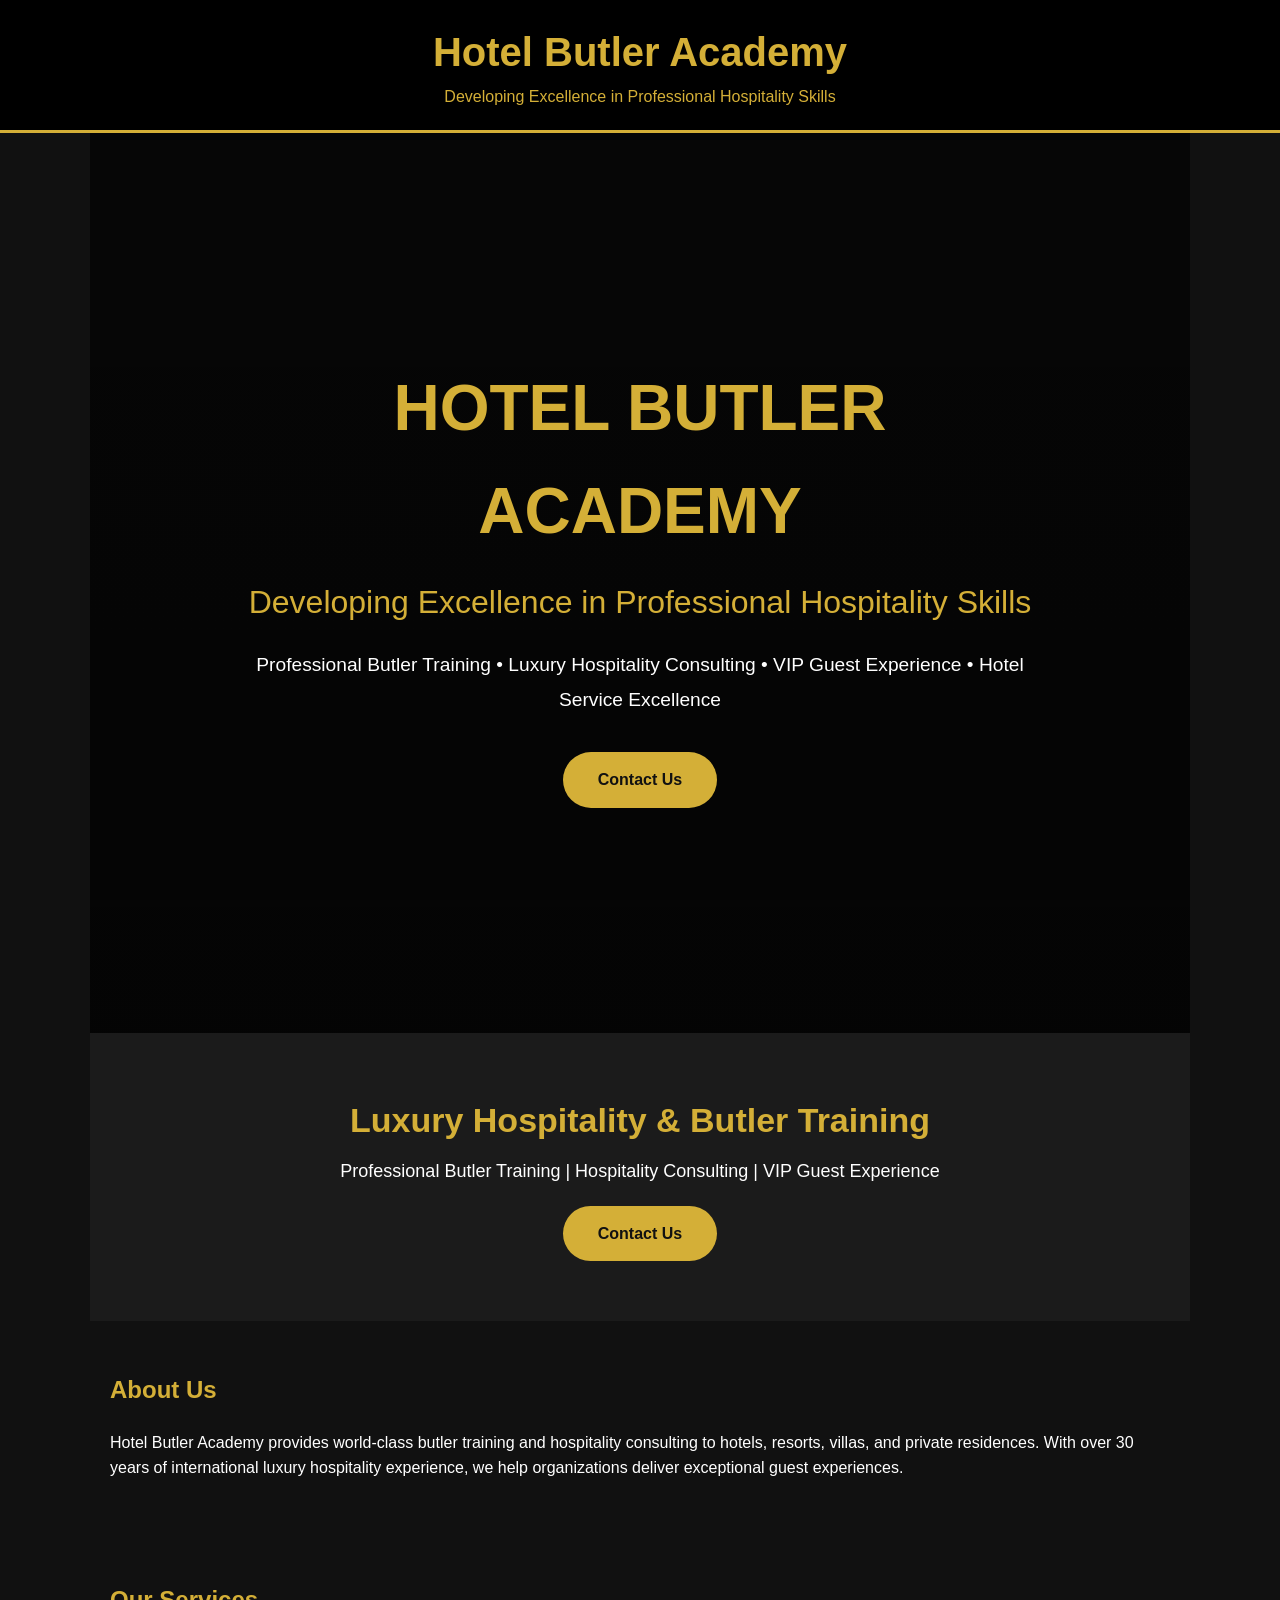
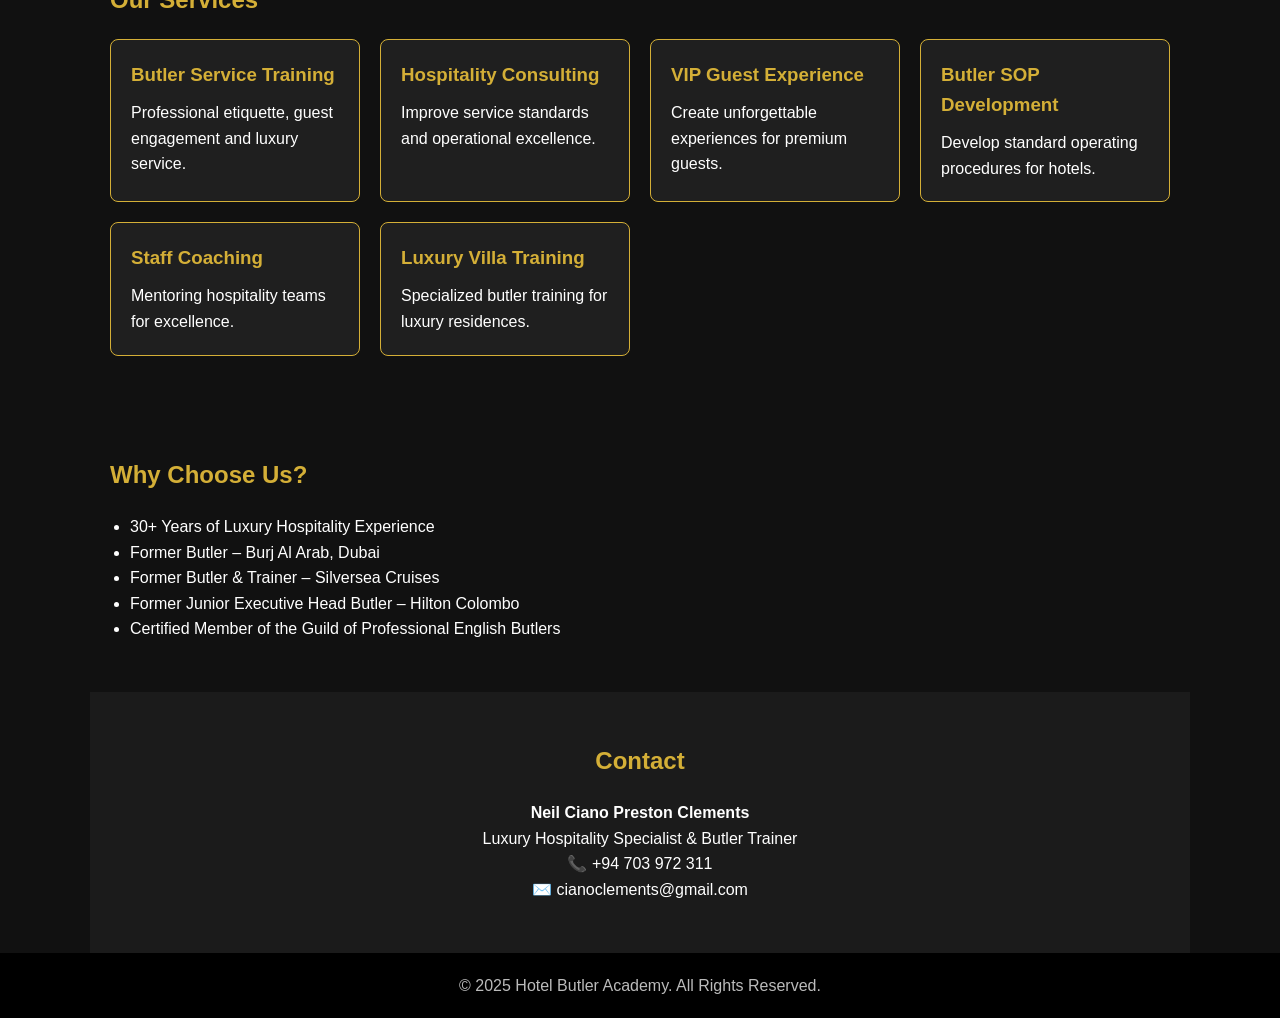
==== butler.html @ 17f73605 "Update butler.html" ====
<!DOCTYPE html>
<html lang="en">
<head>
<meta charset="UTF-8">
<meta name="viewport" content="width=device-width, initial-scale=1.0">
<title>Hotel Butler Academy</title>

<style>
*{
    margin:0;
    padding:0;
    box-sizing:border-box;
    font-family:Arial, sans-serif;
}

body{
    background:#111;
    color:#fff;
    line-height:1.6;
}

header{
    background:#000;
    color:#d4af37;
    padding:20px;
    text-align:center;
    border-bottom:3px solid #d4af37;
}

header h1{
    font-size:40px;
}

.hero{
    background:#1b1b1b;
    text-align:center;
    padding:60px 20px;
}

.hero h2{
    color:#d4af37;
    font-size:34px;
    margin-bottom:10px;
}

.hero p{
    font-size:18px;
    margin-bottom:20px;
}

.btn{
    background:#d4af37;
    color:#000;
    padding:12px 25px;
    text-decoration:none;
    font-weight:bold;
    border-radius:5px;
}

section{
    max-width:1100px;
    margin:auto;
    padding:50px 20px;
}

h2{
    color:#d4af37;
    margin-bottom:20px;
}

.services{
    display:grid;
    grid-template-columns:repeat(auto-fit,minmax(250px,1fr));
    gap:20px;
}

.card{
    background:#1f1f1f;
    padding:20px;
    border:1px solid #d4af37;
    border-radius:8px;
}

.card h3{
    color:#d4af37;
    margin-bottom:10px;
}

ul{
    padding-left:20px;
}

.contact{
    background:#1b1b1b;
    text-align:center;
}

footer{
    background:#000;
    text-align:center;
    padding:20px;
    color:#bbb;
}

 .banner{
    width:100%;
    min-height:100vh;
    background:linear-gradient(rgba(0,0,0,.65),rgba(0,0,0,.75)),
    url("images/banner.jpg") center/cover no-repeat;
    display:flex;
    align-items:center;
    justify-content:center;
    text-align:center;
    color:#fff;
    padding:20px;
}

.banner-content{
    max-width:800px;
}

.banner h1{
    color:#D4AF37;
    font-size:clamp(2.2rem,5vw,4.5rem);
    margin-bottom:15px;
    text-transform:uppercase;
}

.banner h2{
    font-size:clamp(1.2rem,3vw,2rem);
    font-weight:400;
    margin-bottom:20px;
}

.banner p{
    font-size:clamp(1rem,2vw,1.2rem);
    line-height:1.8;
    margin-bottom:35px;
}

.btn{
    display:inline-block;
    background:#D4AF37;
    color:#111;
    padding:15px 35px;
    text-decoration:none;
    font-weight:bold;
    border-radius:40px;
    transition:.3s;
}

.btn:hover{
    background:#fff;
    color:#000;
}

/* Mobile */
@media(max-width:768px){

.banner{
    min-height:75vh;
}

.banner p{
    display:none;
}

.btn{
    padding:12px 28px;
}

}   
</style>

</head>
<body>

<header>
<h1>Hotel Butler Academy</h1>
<p>Developing Excellence in Professional Hospitality Skills</p>
</header><section class="banner">

<div class="banner-content">

<h1>Hotel Butler Academy</h1>

<h2>Developing Excellence in Professional Hospitality Skills</h2>

<p>
Professional Butler Training • Luxury Hospitality Consulting •
VIP Guest Experience • Hotel Service Excellence
</p>

<a href="#contact" class="btn">Contact Us</a>

</div>

</section>

    

<section class="hero">
<h2>Luxury Hospitality & Butler Training</h2>
<p>Professional Butler Training | Hospitality Consulting | VIP Guest Experience</p>

<a href="#contact" class="btn">Contact Us</a>
</section>

<section>
<h2>About Us</h2>

<p>
Hotel Butler Academy provides world-class butler training and hospitality consulting
to hotels, resorts, villas, and private residences.
With over 30 years of international luxury hospitality experience,
we help organizations deliver exceptional guest experiences.
</p>

</section>

<section>

<h2>Our Services</h2>

<div class="services">

<div class="card">
<h3>Butler Service Training</h3>
<p>Professional etiquette, guest engagement and luxury service.</p>
</div>

<div class="card">
<h3>Hospitality Consulting</h3>
<p>Improve service standards and operational excellence.</p>
</div>

<div class="card">
<h3>VIP Guest Experience</h3>
<p>Create unforgettable experiences for premium guests.</p>
</div>

<div class="card">
<h3>Butler SOP Development</h3>
<p>Develop standard operating procedures for hotels.</p>
</div>

<div class="card">
<h3>Staff Coaching</h3>
<p>Mentoring hospitality teams for excellence.</p>
</div>

<div class="card">
<h3>Luxury Villa Training</h3>
<p>Specialized butler training for luxury residences.</p>
</div>

</div>

</section>

<section>

<h2>Why Choose Us?</h2>

<ul>
<li>30+ Years of Luxury Hospitality Experience</li>
<li>Former Butler – Burj Al Arab, Dubai</li>
<li>Former Butler & Trainer – Silversea Cruises</li>
<li>Former Junior Executive Head Butler – Hilton Colombo</li>
<li>Certified Member of the Guild of Professional English Butlers</li>
</ul>

</section>

<section class="contact" id="contact">

<h2>Contact</h2>

<p><strong>Neil Ciano Preston Clements</strong></p>

<p>Luxury Hospitality Specialist & Butler Trainer</p>

<p>📞 +94 703 972 311</p>

<p>✉️ cianoclements@gmail.com</p>

</section>

<footer>

<p>© 2025 Hotel Butler Academy. All Rights Reserved.</p>

</footer>

</body>
</html>
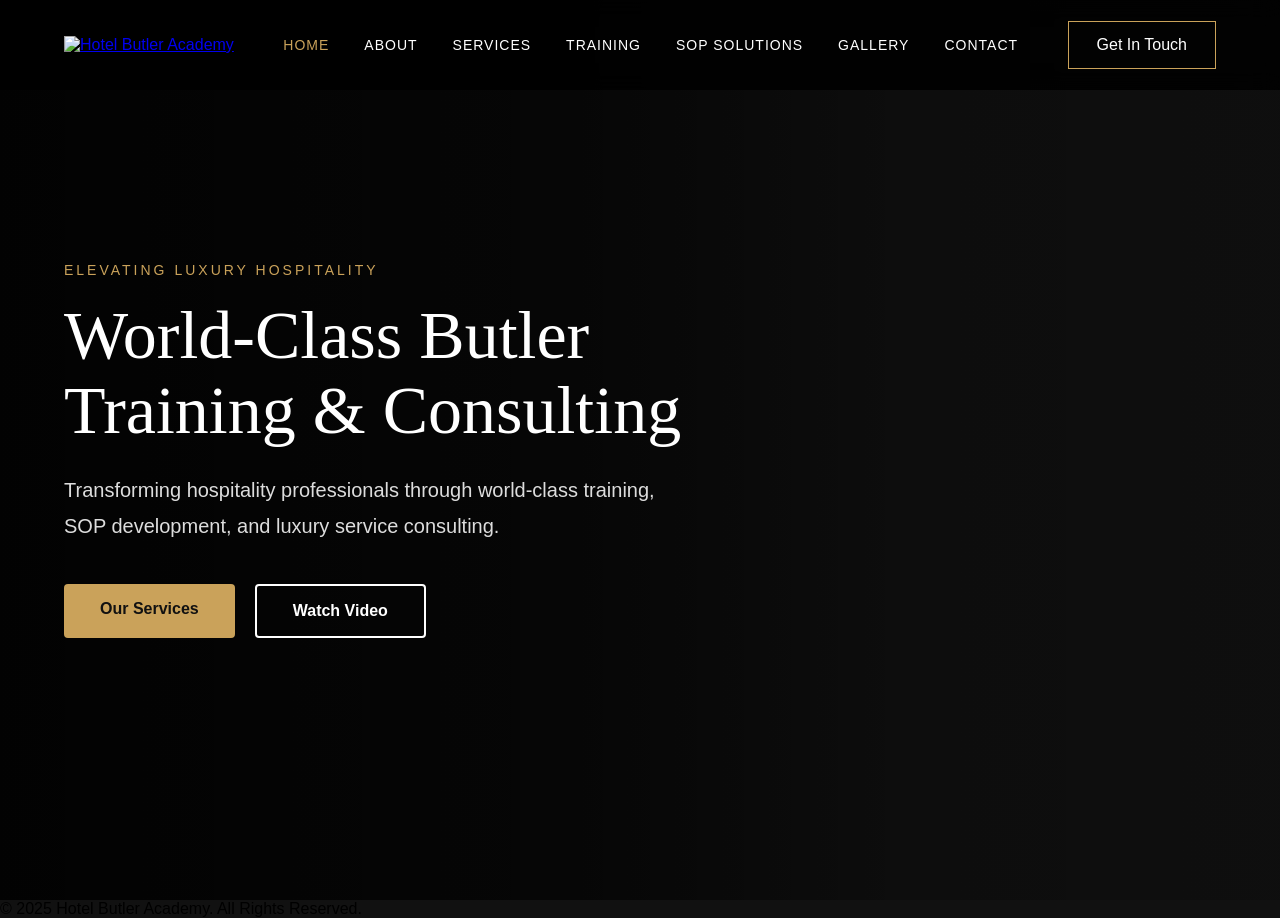
==== commit c5d247f3: "Revamp Hotel Butler Academy webpage layout and styles Updated the layout and styling of the Hotel Bu" ====
--- a/butler.html
+++ b/butler.html
@@ -10,280 +10,392 @@
     margin:0;
     padding:0;
     box-sizing:border-box;
-    font-family:Arial, sans-serif;
 }
 
 body{
+    font-family:Arial,Helvetica,sans-serif;
     background:#111;
-    color:#fff;
-    line-height:1.6;
-}
-
-header{
-    background:#000;
-    color:#d4af37;
-    padding:20px;
-    text-align:center;
-    border-bottom:3px solid #d4af37;
-}
-
-header h1{
-    font-size:40px;
-}
-
-.hero{
-    background:#1b1b1b;
-    text-align:center;
-    padding:60px 20px;
-}
-
-.hero h2{
-    color:#d4af37;
-    font-size:34px;
-    margin-bottom:10px;
-}
-
-.hero p{
-    font-size:18px;
-    margin-bottom:20px;
-}
-
-.btn{
-    background:#d4af37;
-    color:#000;
-    padding:12px 25px;
-    text-decoration:none;
-    font-weight:bold;
-    border-radius:5px;
-}
-
-section{
-    max-width:1100px;
-    margin:auto;
-    padding:50px 20px;
-}
-
-h2{
-    color:#d4af37;
-    margin-bottom:20px;
-}
-
-.services{
-    display:grid;
-    grid-template-columns:repeat(auto-fit,minmax(250px,1fr));
-    gap:20px;
-}
-
-.card{
-    background:#1f1f1f;
-    padding:20px;
-    border:1px solid #d4af37;
-    border-radius:8px;
-}
-
-.card h3{
-    color:#d4af37;
-    margin-bottom:10px;
-}
-
-ul{
-    padding-left:20px;
-}
-
-.contact{
-    background:#1b1b1b;
-    text-align:center;
-}
-
-footer{
-    background:#000;
-    text-align:center;
-    padding:20px;
-    color:#bbb;
-}
-
- .banner{
-    width:100%;
+}
+
+.hero-banner{
+    position:relative;
     min-height:100vh;
-    background:linear-gradient(rgba(0,0,0,.65),rgba(0,0,0,.75)),
-    url("images/banner.jpg") center/cover no-repeat;
     display:flex;
     align-items:center;
+    background:url('images/butler_banner.png') center center/cover no-repeat;
+    overflow:hidden;
+}
+
+.overlay{
+    position:absolute;
+    inset:0;
+    background:
+    linear-gradient(to right,
+    rgba(0,0,0,.88) 0%,
+    rgba(0,0,0,.65) 45%,
+    rgba(0,0,0,.25) 70%,
+    rgba(0,0,0,.15) 100%);
+}
+
+.container{
+    width:90%;
+    max-width:1200px;
+    margin:auto;
+    position:relative;
+    z-index:2;
+}
+
+.hero-content{
+    max-width:620px;
+    color:#fff;
+}
+
+.subtitle{
+    color:#caa25a;
+    font-size:14px;
+    letter-spacing:3px;
+    text-transform:uppercase;
+    display:block;
+    margin-bottom:20px;
+}
+
+.hero-content h1{
+    font-size:68px;
+    line-height:1.1;
+    font-weight:300;
+    margin-bottom:25px;
+    font-family:Georgia,serif;
+}
+
+.hero-content p{
+    color:#ddd;
+    font-size:20px;
+    line-height:1.8;
+    margin-bottom:40px;
+}
+
+.hero-buttons{
+    display:flex;
+    gap:20px;
+    flex-wrap:wrap;
+}
+
+.btn{
+    padding:16px 36px;
+    text-decoration:none;
+    border-radius:4px;
+    font-weight:600;
+    transition:.35s;
+}
+
+.btn-primary{
+    background:#caa25a;
+    color:#111;
+}
+
+.btn-primary:hover{
+    background:#ddb66e;
+}
+
+.btn-outline{
+    border:2px solid #fff;
+    color:#fff;
+}
+
+.btn-outline:hover{
+    background:#fff;
+    color:#111;
+}
+
+/* Tablet */
+
+@media(max-width:991px){
+
+.hero-banner{
+    min-height:700px;
+}
+
+.hero-content h1{
+    font-size:52px;
+}
+
+.hero-content p{
+    font-size:18px;
+}
+
+}
+
+/* Mobile */
+
+@media(max-width:768px){
+
+.hero-banner{
+    min-height:650px;
+    text-align:center;
+}
+
+.overlay{
+    background:rgba(0,0,0,.65);
+}
+
+.hero-content{
+    margin:auto;
+}
+
+.hero-content h1{
+    font-size:38px;
+}
+
+.hero-content p{
+    font-size:16px;
+}
+
+.hero-buttons{
     justify-content:center;
+}
+
+.btn{
+    width:100%;
+    max-width:280px;
     text-align:center;
+}
+
+}
+
+/* Small phones */
+
+@media(max-width:480px){
+
+.hero-content h1{
+    font-size:32px;
+}
+
+.subtitle{
+    font-size:12px;
+}
+
+.hero-content p{
+    font-size:15px;
+}
+
+}
+*{
+    margin:0;
+    padding:0;
+    box-sizing:border-box;
+}
+
+body{
+    font-family:Arial,Helvetica,sans-serif;
+}
+
+.header{
+
+    position:fixed;
+    top:0;
+    left:0;
+    width:100%;
+    z-index:999;
+
+    background:rgba(0,0,0,.85);
+    backdrop-filter:blur(10px);
+
+}
+
+.container{
+
+    width:90%;
+    max-width:1200px;
+    margin:auto;
+
+    display:flex;
+    align-items:center;
+    justify-content:space-between;
+
+    height:90px;
+
+}
+
+.logo img{
+    height:55px;
+}
+
+.nav-links{
+
+    display:flex;
+    list-style:none;
+    gap:35px;
+
+}
+
+.nav-links a{
+
     color:#fff;
-    padding:20px;
-}
-
-.banner-content{
-    max-width:800px;
-}
-
-.banner h1{
-    color:#D4AF37;
-    font-size:clamp(2.2rem,5vw,4.5rem);
-    margin-bottom:15px;
+    text-decoration:none;
     text-transform:uppercase;
-}
-
-.banner h2{
-    font-size:clamp(1.2rem,3vw,2rem);
-    font-weight:400;
-    margin-bottom:20px;
-}
-
-.banner p{
-    font-size:clamp(1rem,2vw,1.2rem);
-    line-height:1.8;
-    margin-bottom:35px;
-}
-
-.btn{
-    display:inline-block;
-    background:#D4AF37;
-    color:#111;
-    padding:15px 35px;
+    font-size:14px;
+    letter-spacing:1px;
+    transition:.3s;
+
+}
+
+.nav-links a:hover,
+.nav-links .active{
+
+    color:#caa25a;
+
+}
+
+.btn-contact{
+
+    padding:14px 28px;
+    border:1px solid #caa25a;
+    color:#fff;
     text-decoration:none;
-    font-weight:bold;
-    border-radius:40px;
     transition:.3s;
-}
-
-.btn:hover{
-    background:#fff;
+
+}
+
+.btn-contact:hover{
+
+    background:#caa25a;
     color:#000;
+
+}
+
+.menu-toggle{
+
+    display:none;
+    color:#fff;
+    font-size:30px;
+    cursor:pointer;
+
+}
+
+/* Tablet */
+
+@media(max-width:992px){
+
+.nav-links{
+
+    gap:20px;
+
+}
+
+.btn-contact{
+
+    display:none;
+
+}
+
 }
 
 /* Mobile */
+
 @media(max-width:768px){
 
-.banner{
-    min-height:75vh;
-}
-
-.banner p{
-    display:none;
-}
-
-.btn{
-    padding:12px 28px;
-}
-
-}   
+.menu-toggle{
+
+    display:block;
+
+}
+
+.navbar{
+
+    position:absolute;
+    top:90px;
+    left:0;
+
+    width:100%;
+    background:#0f0f0f;
+
+    max-height:0;
+    overflow:hidden;
+
+    transition:.4s;
+
+}
+
+.navbar.active{
+
+    max-height:500px;
+
+}
+
+.nav-links{
+
+    flex-direction:column;
+    padding:25px;
+
+}
+
+.nav-links li{
+
+    margin:10px 0;
+
+}
+
+}
 </style>
 
 </head>
 <body>
 
-<header>
-<h1>Hotel Butler Academy</h1>
-<p>Developing Excellence in Professional Hospitality Skills</p>
-</header><section class="banner">
-
-<div class="banner-content">
-
-<h1>Hotel Butler Academy</h1>
-
-<h2>Developing Excellence in Professional Hospitality Skills</h2>
-
-<p>
-Professional Butler Training • Luxury Hospitality Consulting •
-VIP Guest Experience • Hotel Service Excellence
-</p>
-
-<a href="#contact" class="btn">Contact Us</a>
-
-</div>
-
-</section>
-
-    
-
-<section class="hero">
-<h2>Luxury Hospitality & Butler Training</h2>
-<p>Professional Butler Training | Hospitality Consulting | VIP Guest Experience</p>
-
-<a href="#contact" class="btn">Contact Us</a>
-</section>
-
-<section>
-<h2>About Us</h2>
-
-<p>
-Hotel Butler Academy provides world-class butler training and hospitality consulting
-to hotels, resorts, villas, and private residences.
-With over 30 years of international luxury hospitality experience,
-we help organizations deliver exceptional guest experiences.
-</p>
-
-</section>
-
-<section>
-
-<h2>Our Services</h2>
-
-<div class="services">
-
-<div class="card">
-<h3>Butler Service Training</h3>
-<p>Professional etiquette, guest engagement and luxury service.</p>
-</div>
-
-<div class="card">
-<h3>Hospitality Consulting</h3>
-<p>Improve service standards and operational excellence.</p>
-</div>
-
-<div class="card">
-<h3>VIP Guest Experience</h3>
-<p>Create unforgettable experiences for premium guests.</p>
-</div>
-
-<div class="card">
-<h3>Butler SOP Development</h3>
-<p>Develop standard operating procedures for hotels.</p>
-</div>
-
-<div class="card">
-<h3>Staff Coaching</h3>
-<p>Mentoring hospitality teams for excellence.</p>
-</div>
-
-<div class="card">
-<h3>Luxury Villa Training</h3>
-<p>Specialized butler training for luxury residences.</p>
-</div>
-
-</div>
-
-</section>
-
-<section>
-
-<h2>Why Choose Us?</h2>
-
-<ul>
-<li>30+ Years of Luxury Hospitality Experience</li>
-<li>Former Butler – Burj Al Arab, Dubai</li>
-<li>Former Butler & Trainer – Silversea Cruises</li>
-<li>Former Junior Executive Head Butler – Hilton Colombo</li>
-<li>Certified Member of the Guild of Professional English Butlers</li>
-</ul>
-
-</section>
-
-<section class="contact" id="contact">
-
-<h2>Contact</h2>
-
-<p><strong>Neil Ciano Preston Clements</strong></p>
-
-<p>Luxury Hospitality Specialist & Butler Trainer</p>
-
-<p>📞 +94 703 972 311</p>
-
-<p>✉️ cianoclements@gmail.com</p>
-
+<header class="header">
+
+    <div class="container">
+
+        <a href="#" class="logo">
+            <img src="images/logo.png" alt="Hotel Butler Academy">
+        </a>
+
+        <nav class="navbar" id="navbar">
+
+            <ul class="nav-links">
+                <li><a href="#" class="active">Home</a></li>
+                <li><a href="#">About</a></li>
+                <li><a href="#">Services</a></li>
+                <li><a href="#">Training</a></li>
+                <li><a href="#">SOP Solutions</a></li>
+                <li><a href="#">Gallery</a></li>
+                <li><a href="#">Contact</a></li>
+            </ul>
+
+        </nav>
+
+        <a href="#" class="btn-contact">Get In Touch</a>
+
+        <div class="menu-toggle" id="menu-toggle">
+            ☰
+        </div>
+
+    </div>
+
+</header>
+
+<section class="hero-banner">
+    <div class="overlay"></div>
+
+    <div class="container">
+        <div class="hero-content">
+            <span class="subtitle">ELEVATING LUXURY HOSPITALITY</span>
+
+            <h1>
+                World-Class Butler<br>
+                Training & Consulting
+            </h1>
+
+            <p>
+                Transforming hospitality professionals through world-class
+                training, SOP development, and luxury service consulting.
+            </p>
+
+            <div class="hero-buttons">
+                <a href="#" class="btn btn-primary">Our Services</a>
+                <a href="#" class="btn btn-outline">Watch Video</a>
+            </div>
+        </div>
+    </div>
 </section>
 
 <footer>
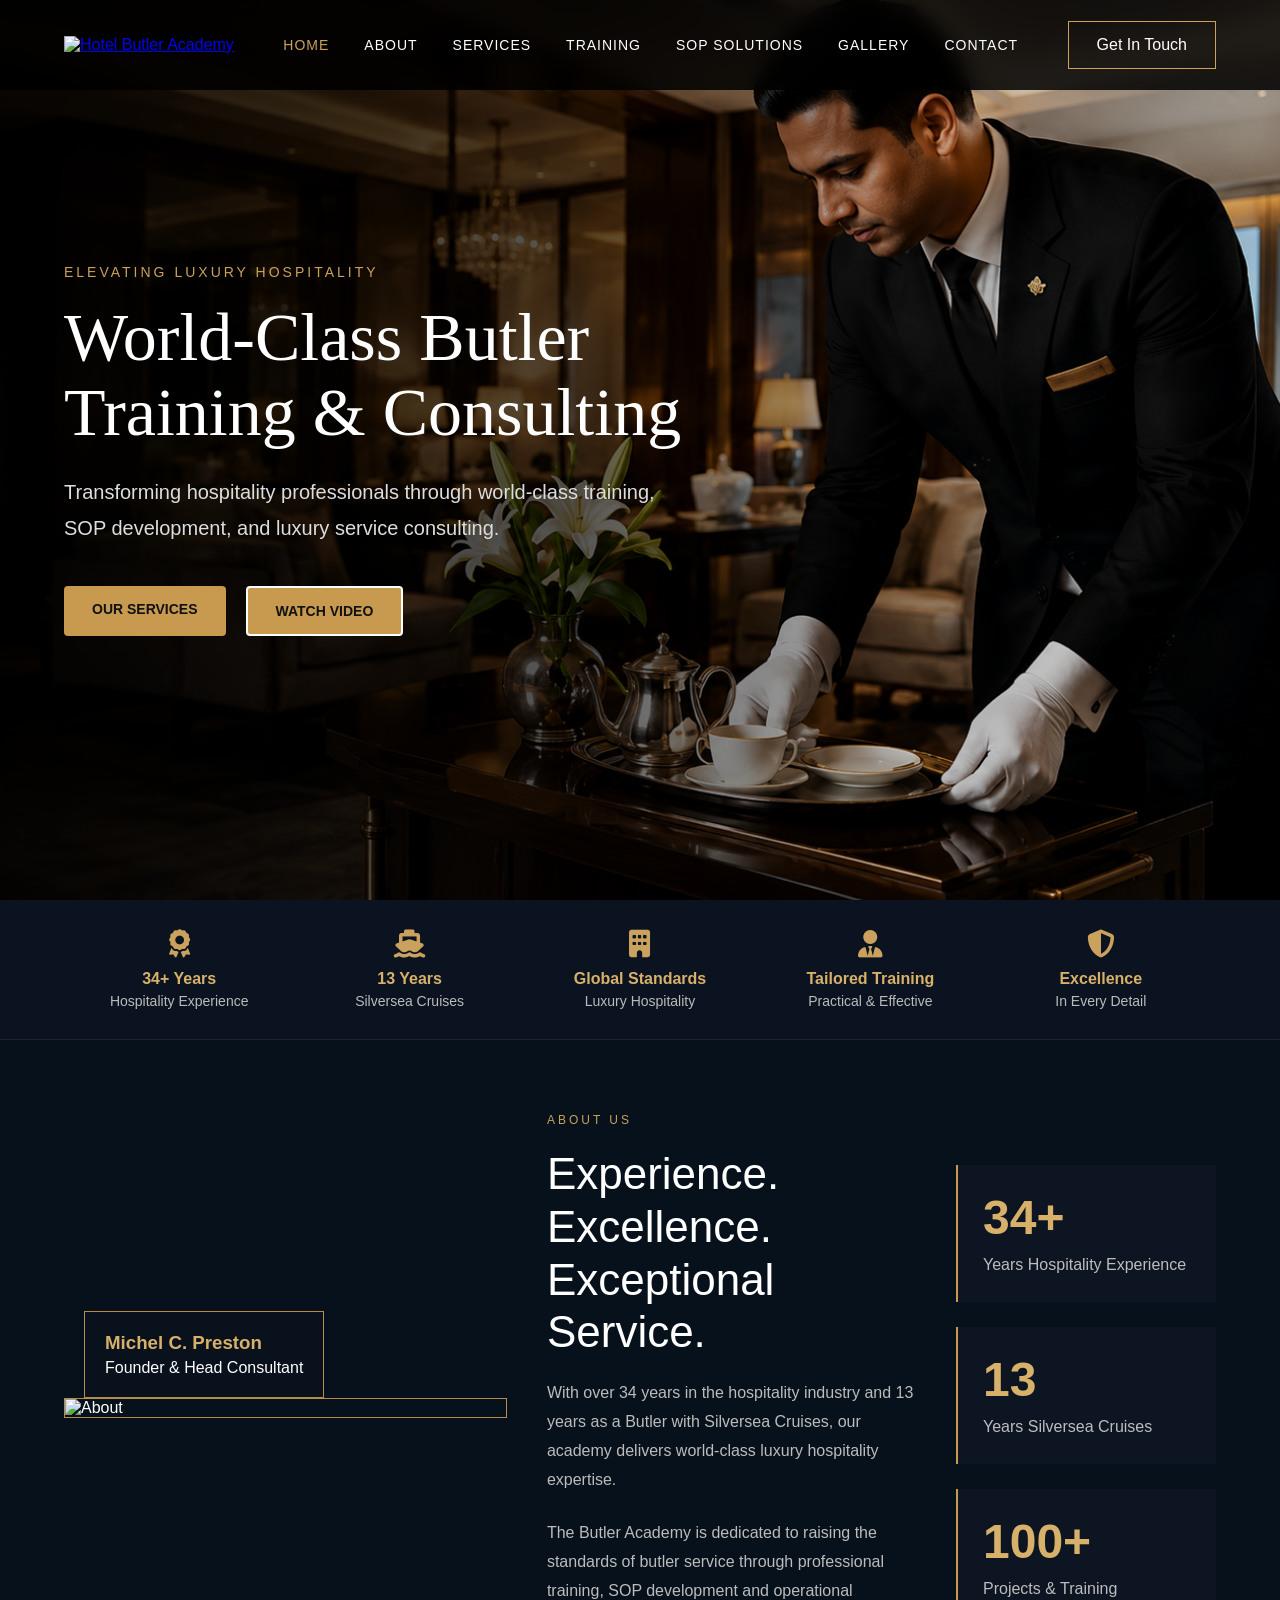
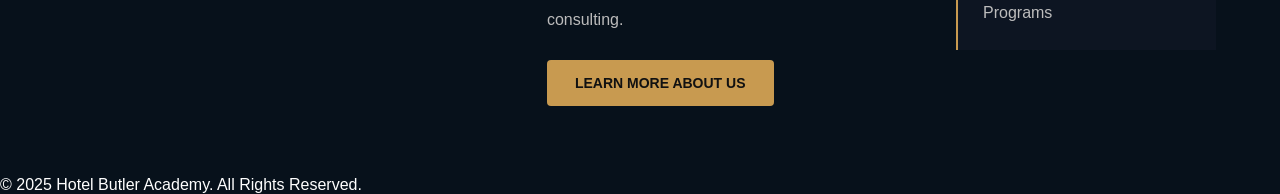
==== commit 25c4bdce: "Revamp butler.html with new styles and content The HTML structure has been updated with new styles a" ====
--- a/butler.html
+++ b/butler.html
@@ -336,8 +336,174 @@
 }
 
 }
+
+*{
+margin:0;
+padding:0;
+box-sizing:border-box;
+font-family:Arial,sans-serif;
+}
+
+body{
+background:#07111b;
+color:#fff;
+}
+
+.features{
+display:grid;
+grid-template-columns:repeat(5,1fr);
+background:#0b1320;
+padding:20px 5%;
+border-bottom:1px solid rgba(255,255,255,.08);
+}
+
+.feature{
+display:flex;
+flex-direction:column;
+align-items:center;
+text-align:center;
+padding:10px;
+}
+
+.feature i{
+font-size:28px;
+color:#caa15d;
+margin-bottom:12px;
+}
+
+.feature h4{
+color:#d7b06a;
+margin-bottom:5px;
+}
+
+.feature p{
+font-size:14px;
+color:#bbb;
+}
+
+.about{
+padding:70px 5%;
+}
+
+.about-grid{
+display:grid;
+grid-template-columns:1.2fr 1fr 260px;
+gap:40px;
+align-items:center;
+}
+
+.about-image{
+position:relative;
+}
+
+.about-image img{
+width:100%;
+display:block;
+border:1px solid #b48b47;
+}
+
+.founder{
+position:absolute;
+bottom:20px;
+left:20px;
+background:#08111c;
+padding:20px;
+border:1px solid #b48b47;
+}
+
+.founder h3{
+color:#d7b06a;
+margin-bottom:5px;
+}
+
+.small-title{
+letter-spacing:3px;
+font-size:12px;
+color:#caa15d;
+}
+
+.about-content h2{
+font-size:44px;
+font-weight:400;
+margin:20px 0;
+line-height:1.2;
+}
+
+.about-content p{
+color:#bcbcbc;
+line-height:1.8;
+margin-bottom:25px;
+}
+
+.btn{
+display:inline-block;
+padding:15px 28px;
+background:#c89a50;
+color:#111;
+text-decoration:none;
+font-weight:bold;
+text-transform:uppercase;
+font-size:14px;
+}
+
+.stats{
+display:flex;
+flex-direction:column;
+gap:25px;
+}
+
+.stat{
+padding:25px;
+border-left:2px solid #c89a50;
+background:#0d1522;
+}
+
+.stat h2{
+font-size:48px;
+color:#d7b06a;
+margin-bottom:8px;
+}
+
+.stat p{
+color:#bdbdbd;
+line-height:1.5;
+}
+
+@media(max-width:992px){
+
+.about-grid{
+grid-template-columns:1fr;
+}
+
+.features{
+grid-template-columns:repeat(2,1fr);
+}
+
+.stats{
+flex-direction:row;
+flex-wrap:wrap;
+}
+
+.stat{
+flex:1 1 200px;
+}
+
+}
+
+@media(max-width:600px){
+
+.features{
+grid-template-columns:1fr;
+}
+
+.about-content h2{
+font-size:34px;
+}
+
+}
 </style>
-
+<link rel="stylesheet"
+href="https://cdnjs.cloudflare.com/ajax/libs/font-awesome/6.5.2/css/all.min.css">
 </head>
 <body>
 
@@ -398,6 +564,127 @@
     </div>
 </section>
 
+<!-- Features -->
+<section class="features">
+
+    <div class="feature">
+        <i class="fa-solid fa-award"></i>
+        <h4>34+ Years</h4>
+        <p>Hospitality Experience</p>
+    </div>
+
+    <div class="feature">
+        <i class="fa-solid fa-ship"></i>
+        <h4>13 Years</h4>
+        <p>Silversea Cruises</p>
+    </div>
+
+    <div class="feature">
+        <i class="fa-solid fa-building"></i>
+        <h4>Global Standards</h4>
+        <p>Luxury Hospitality</p>
+    </div>
+
+    <div class="feature">
+        <i class="fa-solid fa-user-tie"></i>
+        <h4>Tailored Training</h4>
+        <p>Practical & Effective</p>
+    </div>
+
+    <div class="feature">
+        <i class="fa-solid fa-shield-halved"></i>
+        <h4>Excellence</h4>
+        <p>In Every Detail</p>
+    </div>
+
+</section>
+
+
+<section class="about">
+
+<div class="about-grid">
+
+<div class="about-image">
+
+<img src="images/about.jpg" alt="About">
+
+<div class="founder">
+
+<h3>Michel C. Preston</h3>
+
+<p>Founder & Head Consultant</p>
+
+</div>
+
+</div>
+
+
+<div class="about-content">
+
+<span class="small-title">ABOUT US</span>
+
+<h2>
+Experience. Excellence.<br>
+Exceptional Service.
+</h2>
+
+<p>
+
+With over 34 years in the hospitality industry and 13 years
+as a Butler with Silversea Cruises, our academy delivers
+world-class luxury hospitality expertise.
+
+</p>
+
+<p>
+
+The Butler Academy is dedicated to raising the standards
+of butler service through professional training,
+SOP development and operational consulting.
+
+</p>
+
+<a href="#" class="btn">
+Learn More About Us
+</a>
+
+</div>
+
+
+
+<div class="stats">
+
+<div class="stat">
+
+<h2>34+</h2>
+
+<p>Years Hospitality Experience</p>
+
+</div>
+
+<div class="stat">
+
+<h2>13</h2>
+
+<p>Years Silversea Cruises</p>
+
+</div>
+
+<div class="stat">
+
+<h2>100+</h2>
+
+<p>Projects & Training Programs</p>
+
+</div>
+
+</div>
+
+</div>
+
+</section>
+
+
 <footer>
 
 <p>© 2025 Hotel Butler Academy. All Rights Reserved.</p>
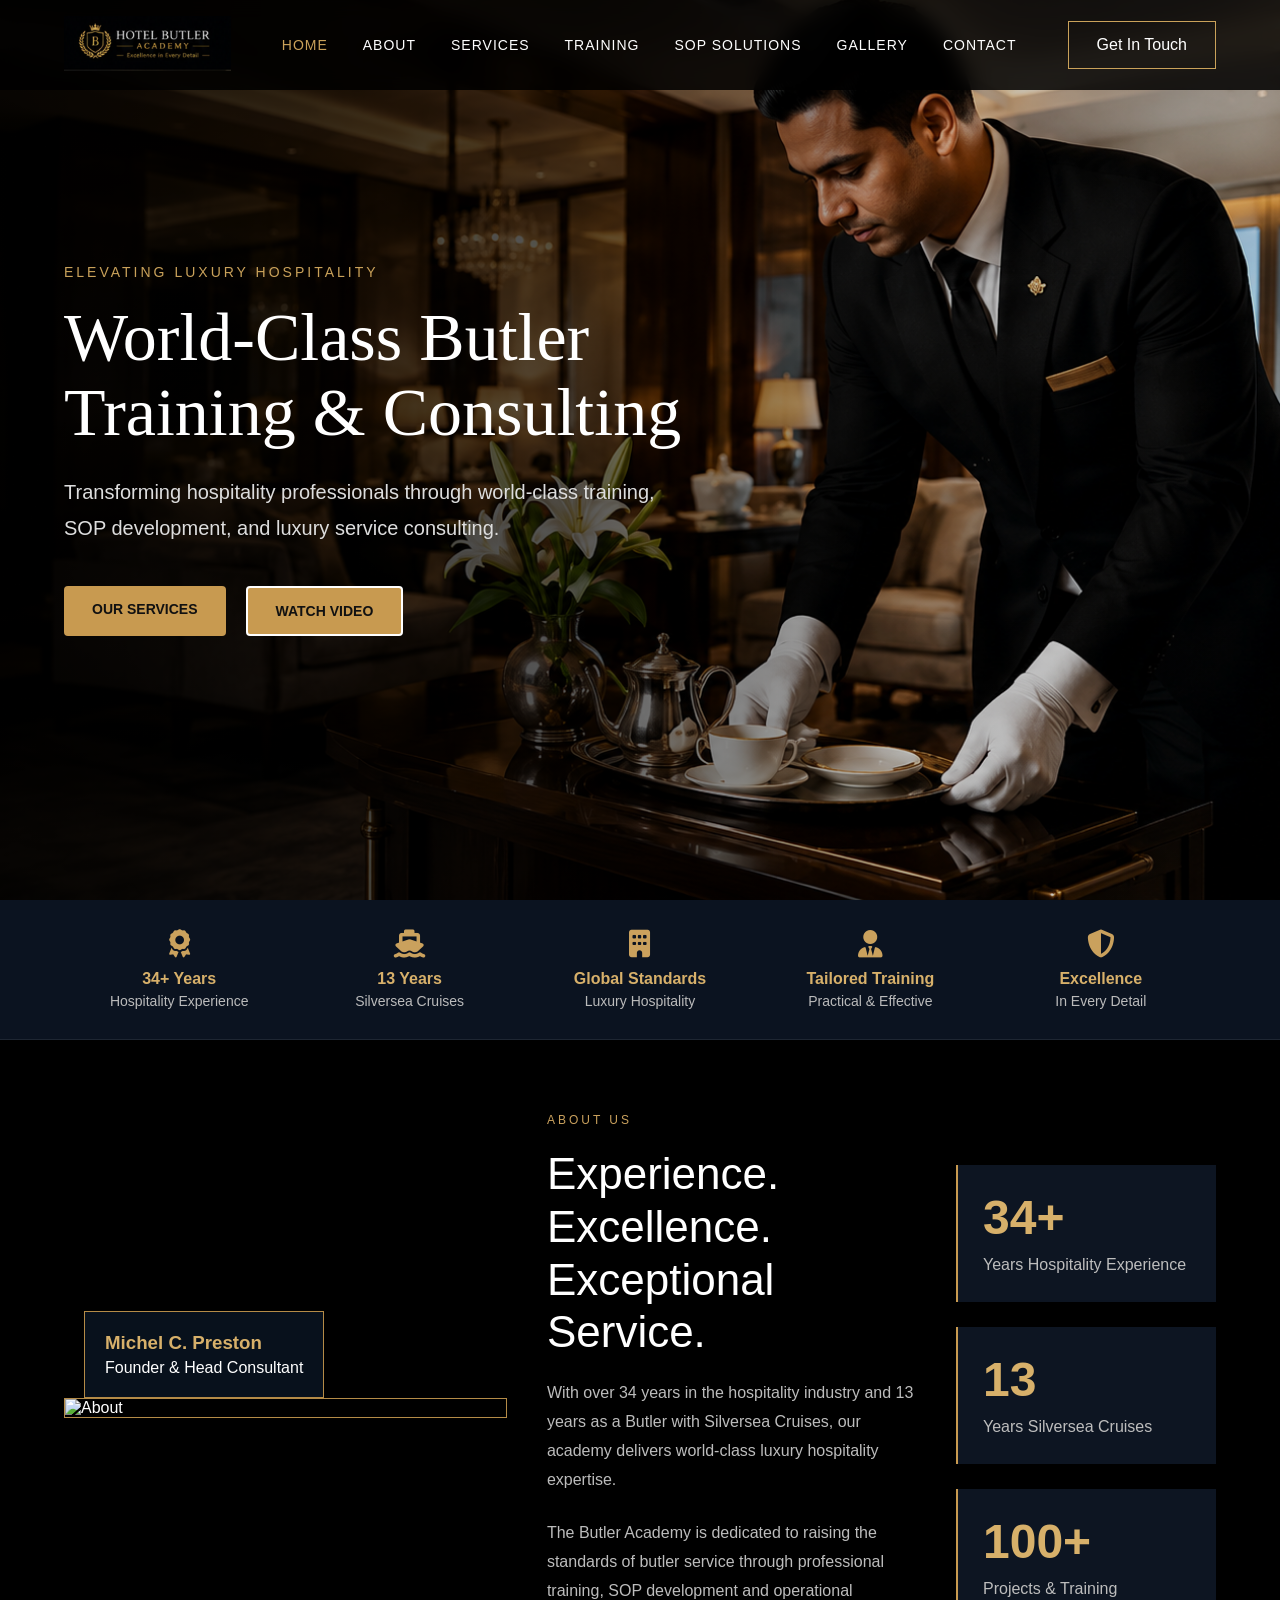
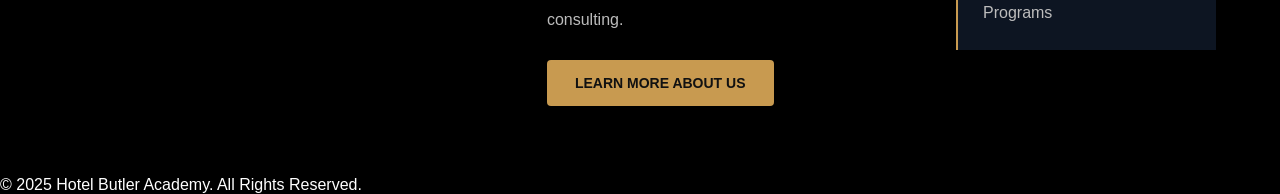
==== commit 94756027: "Refactor butler.html for improved structure and style" ====
--- a/butler.html
+++ b/butler.html
@@ -14,7 +14,8 @@
 
 body{
     font-family:Arial,Helvetica,sans-serif;
-    background:#111;
+	background:black;
+	color:#fff;
 }
 
 .hero-banner{
@@ -344,11 +345,6 @@
 font-family:Arial,sans-serif;
 }
 
-body{
-background:#07111b;
-color:#fff;
-}
-
 .features{
 display:grid;
 grid-template-columns:repeat(5,1fr);
@@ -606,7 +602,7 @@
 
 <div class="about-image">
 
-<img src="images/about.jpg" alt="About">
+<img src="images/about.png" alt="About">
 
 <div class="founder">
 
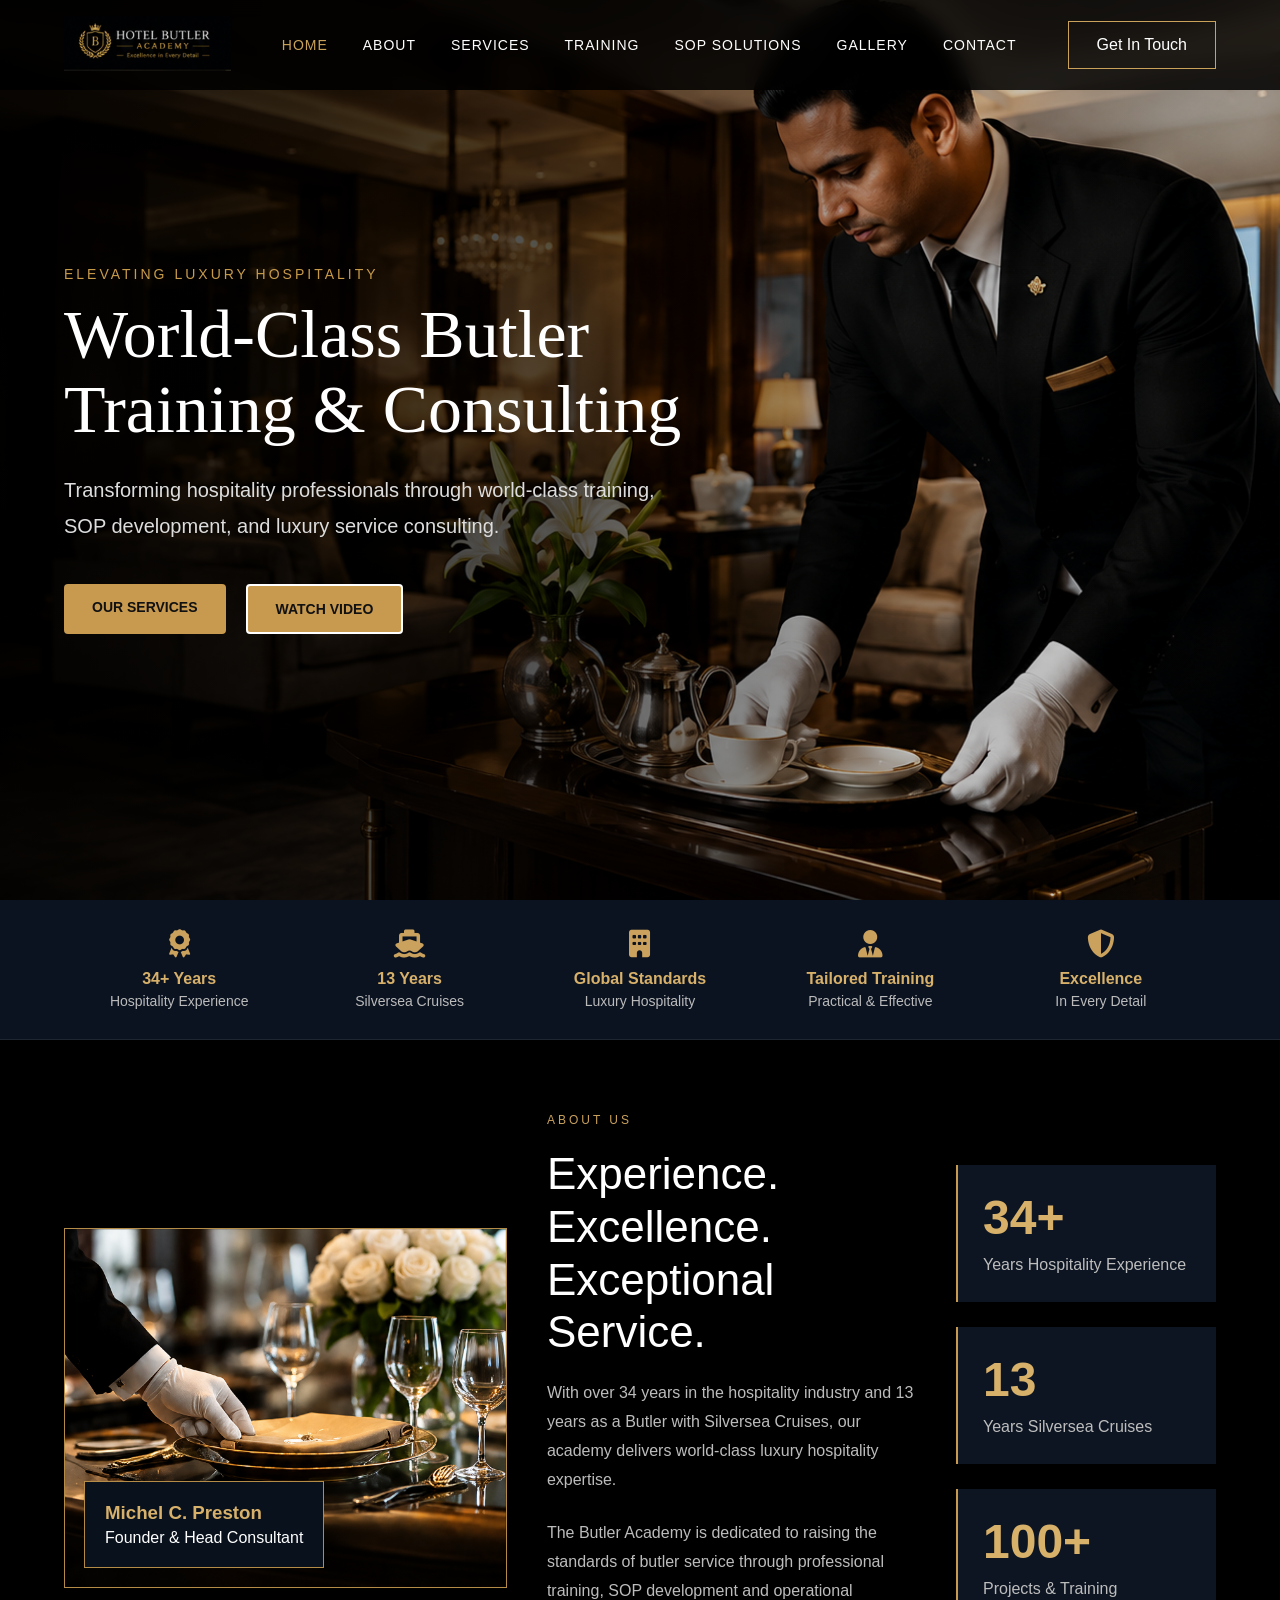
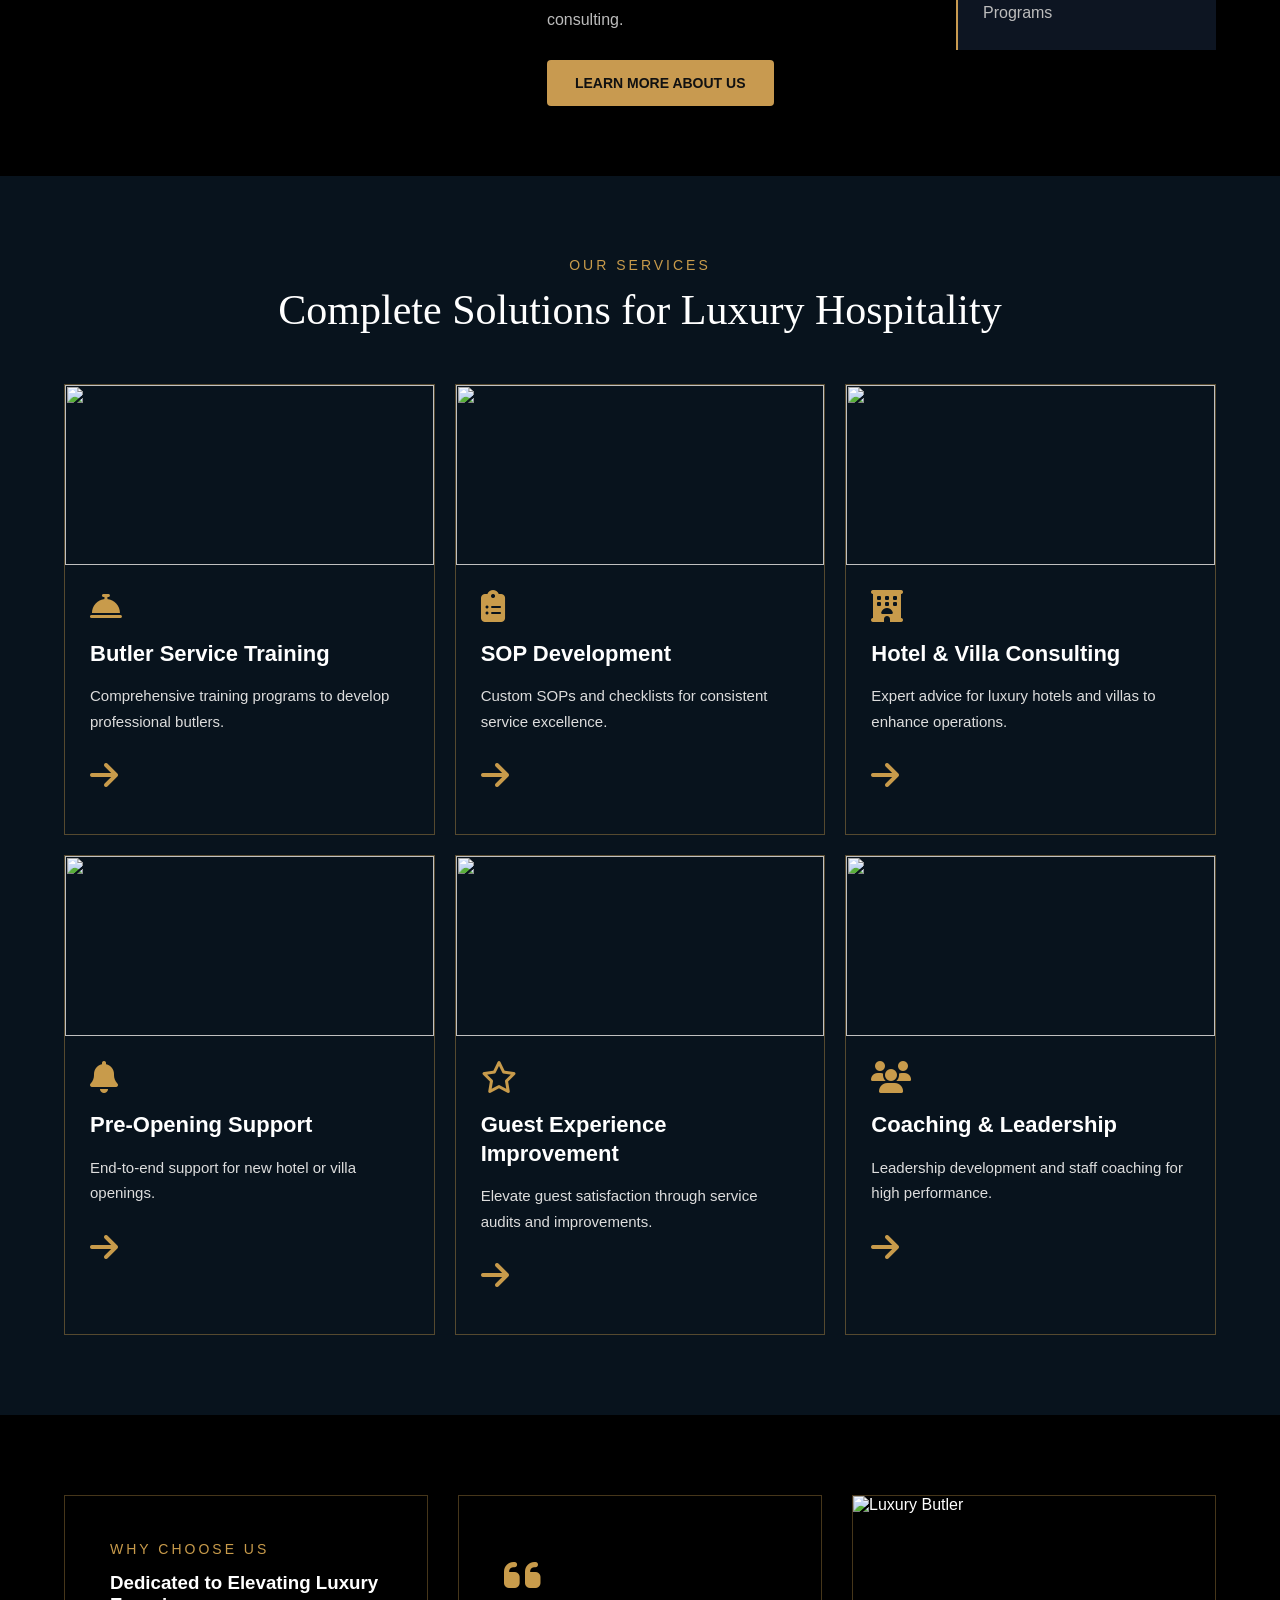
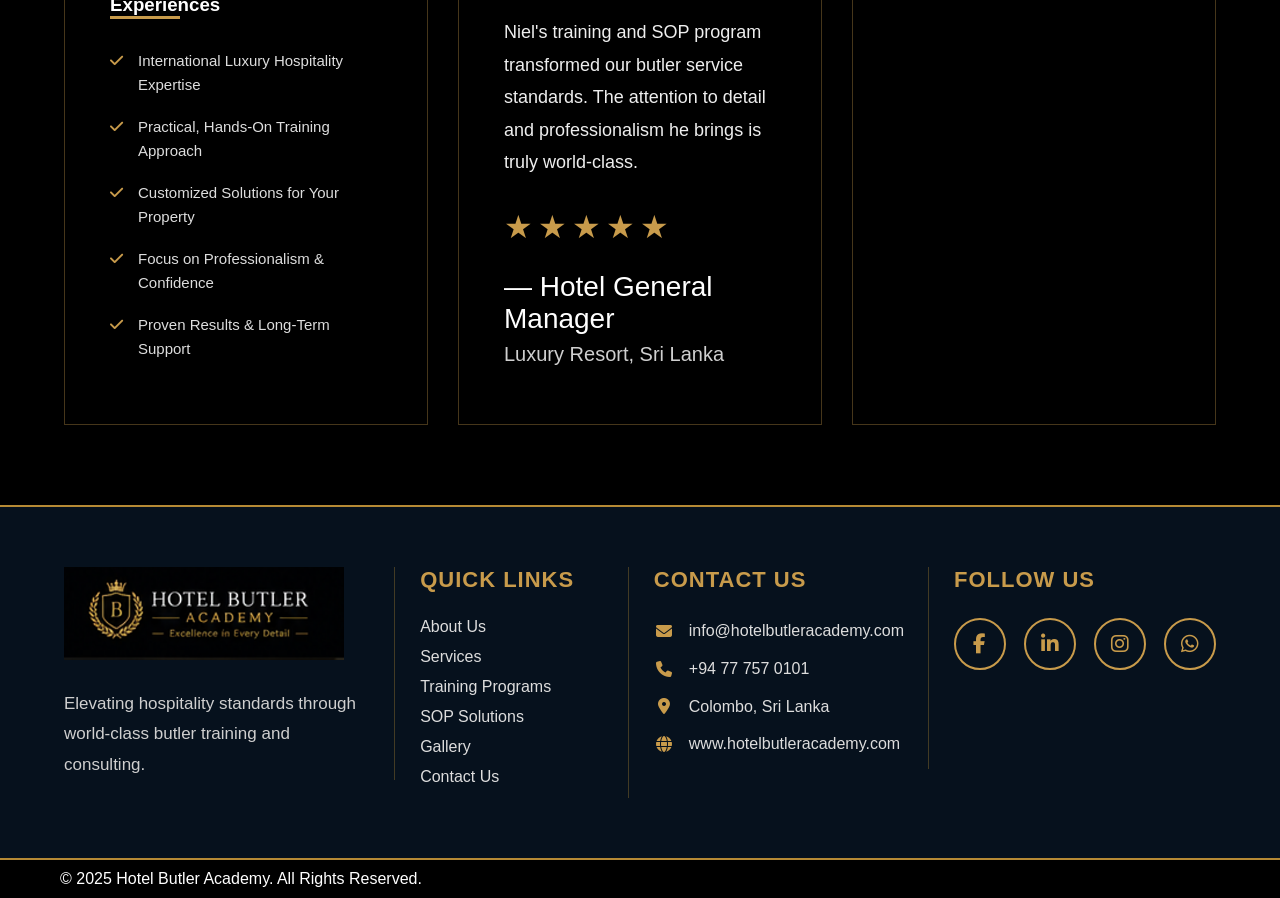
==== commit 714960e9: "Update print statement from 'Hello' to 'Goodbye'" ====
--- a/butler.html
+++ b/butler.html
@@ -180,15 +180,6 @@
 }
 
 }
-*{
-    margin:0;
-    padding:0;
-    box-sizing:border-box;
-}
-
-body{
-    font-family:Arial,Helvetica,sans-serif;
-}
 
 .header{
 
@@ -338,12 +329,6 @@
 
 }
 
-*{
-margin:0;
-padding:0;
-box-sizing:border-box;
-font-family:Arial,sans-serif;
-}
 
 .features{
 display:grid;
@@ -495,11 +480,475 @@
 .about-content h2{
 font-size:34px;
 }
+}
+
+
+/* Solusions */
+
+.services{
+    padding:80px 5%;
+    background:#08131d;
+}
+
+.section-title{
+    text-align:center;
+    margin-bottom:50px;
+}
+
+.section-title span{
+    color:#c89b4b;
+    text-transform:uppercase;
+    letter-spacing:3px;
+    font-size:14px;
+}
+
+.section-title h2{
+    margin-top:12px;
+    font-size:42px;
+    font-weight:500;
+    font-family:Georgia, serif;
+}
+
+.service-grid{
+    display:grid;
+    grid-template-columns:repeat(6,1fr);
+    gap:20px;
+}
+
+.service-card{
+    background:#08131d;
+    border:1px solid rgba(201,155,75,.4);
+    transition:.4s;
+    overflow:hidden;
+}
+
+.service-card:hover{
+    transform:translateY(-8px);
+    border-color:#c89b4b;
+}
+
+.service-card img{
+    width:100%;
+    height:180px;
+    object-fit:cover;
+    display:block;
+}
+
+.content{
+    padding:25px;
+}
+
+.content i:first-child{
+    color:#c89b4b;
+    font-size:32px;
+    margin-bottom:18px;
+}
+
+.content h3{
+    margin-bottom:15px;
+    font-size:22px;
+    line-height:1.3;
+}
+
+.content p{
+    color:#ddd;
+    font-size:15px;
+    line-height:1.7;
+    margin-bottom:25px;
+}
+
+.content a{
+    color:#c89b4b;
+    font-size:26px;
+    text-decoration:none;
+}
+
+.content a:hover{
+    color:#fff;
+}
+
+@media(max-width:1400px){
+
+.service-grid{
+grid-template-columns:repeat(3,1fr);
+}
+
+}
+
+@media(max-width:992px){
+
+.service-grid{
+grid-template-columns:repeat(2,1fr);
+}
+
+.section-title h2{
+font-size:34px;
+}
+
+}
+
+@media(max-width:576px){
+
+.service-grid{
+grid-template-columns:1fr;
+}
+
+.section-title h2{
+font-size:28px;
+}
+
+.content{
+padding:20px;
+}
+}
+
+/* choose_us*/
+
+.why-choose{
+    background:black;
+    padding:80px 5%;
+}
+
+.why-container{
+    display:grid;
+    grid-template-columns:1fr 1fr 1fr;
+    gap:30px;
+    align-items:stretch;
+}
+
+.why-content,
+.testimonial,
+.why-image{
+    border:1px solid rgba(201,155,75,.35);
+}
+
+.why-content{
+    padding:45px;
+}
+
+.subtitle{
+    color:#c89b4b;
+    letter-spacing:3px;
+    font-size:14px;
+    text-transform:uppercase;
+    display:block;
+    margin-bottom:15px;
+}
+
+.why-content h2{
+    color:#fff;
+    font-family:Georgia,serif;
+    font-size:46px;
+    font-weight:400;
+    line-height:1.25;
+    margin-bottom:25px;
+}
+
+.gold-line{
+    width:70px;
+    height:3px;
+    background:#c89b4b;
+    margin-bottom:30px;
+}
+
+
+.why-content ul{
+    list-style:none;
+    padding:0;
+    margin:0;
+}
+
+.why-content li{
+    color:#ddd;
+    margin-bottom:18px;
+    font-size:15px;
+    display:flex;
+    align-items:flex-start;
+    gap:15px;
+    line-height:1.6;
+}
+
+.why-content li i{
+    color:#c89b4b;
+    margin-top:4px;
+}
+
+/* Testimonial */
+
+.testimonial{
+    padding:45px;
+    display:flex;
+    flex-direction:column;
+    justify-content:center;
+}
+
+.quote{
+    color:#c89b4b;
+    font-size:42px;
+    margin-bottom:20px;
+}
+
+.testimonial p{
+    color:#eee;
+    font-size:18px;
+    line-height:1.8;
+    margin-bottom:30px;
+}
+
+.stars{
+    color:#c89b4b;
+    font-size:32px;
+    letter-spacing:5px;
+    margin-bottom:25px;
+}
+
+.testimonial h4{
+    color:#fff;
+    font-size:28px;
+    font-weight:400;
+    margin-bottom:8px;
+}
+
+.testimonial span{
+    color:#cfcfcf;
+    font-size:20px;
+}
+
+/* Image */
+
+.why-image img{
+    width:100%;
+    height:100%;
+    object-fit:cover;
+    display:block;
+}
+
+/* Hover */
+
+.testimonial:hover,
+.why-content:hover,
+.why-image:hover{
+    border-color:#c89b4b;
+    transition:.4s;
+}
+
+/* Responsive */
+
+@media(max-width:1200px){
+
+    .why-container{
+        grid-template-columns:1fr;
+    }
+
+    .why-content h2{
+        font-size:38px;
+    }
+
+    .testimonial p{
+        font-size:20px;
+    }
+
+}
+
+@media(max-width:768px){
+
+    .why-choose{
+        padding:60px 20px;
+    }
+
+    .why-content,
+    .testimonial{
+        padding:30px;
+    }
+
+    .why-content h2{
+        font-size:30px;
+    }
+
+    .testimonial p{
+        font-size:18px;
+    }
+
+    .testimonial h4{
+        font-size:22px;
+    }
+
+    .stars{
+        font-size:24px;
+    }
+
+}
+
+.footer{
+    background:#06111d;
+    border-top:2px solid #b68a35;
+    border-bottom:2px solid #b68a35;
+    padding:60px 5%;
+}
+
+.footer-container{
+    display:grid;
+    grid-template-columns:2fr 1.2fr 1.6fr 1fr;
+    gap:50px;
+    align-items:flex-start;
+}
+
+.footer-box{
+    color:#ddd;
+    position:relative;
+}
+
+/* Vertical Divider */
+
+.footer-box:not(:last-child)::after{
+    content:"";
+    position:absolute;
+    top:0;
+    right:-25px;
+    width:1px;
+    height:100%;
+    background:rgba(182,138,53,.35);
+}
+
+
+
+/* Logo */
+
+.footer-logo img{
+    width:280px;
+    max-width:100%;
+    margin-bottom:25px;
+}
+
+.footer-logo p{
+    color:#cfcfcf;
+    font-size:17px;
+    line-height:1.8;
+    max-width:320px;
+}
+
+/* Titles */
+
+.footer-box h3{
+    color:#c89b4b;
+    text-transform:uppercase;
+    margin-bottom:25px;
+    font-size:22px;
+    letter-spacing:1px;
+}
+
+/* Links */
+
+.footer-box ul{
+    list-style:none;
+    padding:0;
+}
+
+.footer-box ul li{
+    margin-bottom:12px;
+}
+
+.footer-box ul li a{
+    color:#ddd;
+    text-decoration:none;
+    transition:.3s;
+}
+
+.footer-box ul li a:hover{
+    color:#c89b4b;
+    padding-left:5px;
+}
+
+/* Contact */
+
+.contact-info li{
+    display:flex;
+    align-items:center;
+    gap:15px;
+    margin-bottom:18px;
+    line-height:1.6;
+}
+
+.contact-info i{
+    color:#c89b4b;
+    width:20px;
+    text-align:center;
+}
+
+/* Social */
+
+.social-icons{
+    display:flex;
+    gap:18px;
+    margin-top:20px;
+}
+
+.social-icons a{
+    width:52px;
+    height:52px;
+    border:2px solid #c89b4b;
+    border-radius:50%;
+    display:flex;
+    justify-content:center;
+    align-items:center;
+    color:#c89b4b;
+    text-decoration:none;
+    transition:.4s;
+    font-size:20px;
+}
+
+.social-icons a:hover{
+    background:#c89b4b;
+    color:#06111d;
+    transform:translateY(-5px);
+}
+
+/* Tablet */
+
+@media(max-width:991px){
+
+.footer-container{
+grid-template-columns:repeat(2,1fr);
+gap:40px;
+}
+
+.footer-box::after{
+display:none;
+}
+
+}
+
+/* Mobile */
+
+@media(max-width:576px){
+
+.footer{
+padding:50px 20px;
+}
+
+.footer-container{
+grid-template-columns:1fr;
+text-align:center;
+}
+
+.footer-logo p{
+margin:auto;
+}
+
+.contact-info li{
+justify-content:center;
+}
+
+.social-icons{
+justify-content:center;
+}
 
 }
 </style>
 <link rel="stylesheet"
 href="https://cdnjs.cloudflare.com/ajax/libs/font-awesome/6.5.2/css/all.min.css">
+<link rel="stylesheet"
+href="https://cdnjs.cloudflare.com/ajax/libs/font-awesome/6.6.0/css/all.min.css">
 </head>
 <body>
 
@@ -680,8 +1129,285 @@
 
 </section>
 
-
-<footer>
+<section class="services">
+
+    <div class="section-title">
+        <span>OUR SERVICES</span>
+        <h2>Complete Solutions for Luxury Hospitality</h2>
+    </div>
+
+    <div class="service-grid">
+
+        <div class="service-card">
+            <img src="images/service1.png" alt="">
+            <div class="content">
+                <i class="fa-solid fa-bell-concierge"></i>
+
+                <h3>Butler Service Training</h3>
+
+                <p>Comprehensive training programs to develop professional butlers.</p>
+
+                <a href="#"><i class="fa-solid fa-arrow-right"></i></a>
+            </div>
+        </div>
+
+        <div class="service-card">
+            <img src="images/service2.png" alt="">
+            <div class="content">
+                <i class="fa-solid fa-clipboard-list"></i>
+
+                <h3>SOP Development</h3>
+
+                <p>Custom SOPs and checklists for consistent service excellence.</p>
+
+                <a href="#"><i class="fa-solid fa-arrow-right"></i></a>
+            </div>
+        </div>
+
+        <div class="service-card">
+            <img src="images/service3.png" alt="">
+            <div class="content">
+                <i class="fa-solid fa-hotel"></i>
+
+                <h3>Hotel & Villa Consulting</h3>
+
+                <p>Expert advice for luxury hotels and villas to enhance operations.</p>
+
+                <a href="#"><i class="fa-solid fa-arrow-right"></i></a>
+            </div>
+        </div>
+
+        <div class="service-card">
+            <img src="images/service4.png" alt="">
+            <div class="content">
+                <i class="fa-solid fa-bell"></i>
+
+                <h3>Pre-Opening Support</h3>
+
+                <p>End-to-end support for new hotel or villa openings.</p>
+
+                <a href="#"><i class="fa-solid fa-arrow-right"></i></a>
+            </div>
+        </div>
+
+        <div class="service-card">
+            <img src="images/service5.png" alt="">
+            <div class="content">
+                <i class="fa-regular fa-star"></i>
+
+                <h3>Guest Experience Improvement</h3>
+
+                <p>Elevate guest satisfaction through service audits and improvements.</p>
+
+                <a href="#"><i class="fa-solid fa-arrow-right"></i></a>
+            </div>
+        </div>
+
+        <div class="service-card">
+            <img src="images/service6.png" alt="">
+            <div class="content">
+                <i class="fa-solid fa-users"></i>
+
+                <h3>Coaching & Leadership</h3>
+
+                <p>Leadership development and staff coaching for high performance.</p>
+
+                <a href="#"><i class="fa-solid fa-arrow-right"></i></a>
+            </div>
+        </div>
+
+    </div>
+
+</section>
+
+<section class="why-choose">
+
+    <div class="why-container">
+
+        <!-- Left -->
+        <div class="why-content">
+
+            <span class="subtitle">WHY CHOOSE US</span>
+
+            <h3>Dedicated to Elevating Luxury Experiences</h3>
+
+            <div class="gold-line"></div>
+
+            <ul>
+
+                <li>
+                    <i class="fa-solid fa-check"></i>
+                    International Luxury Hospitality Expertise
+                </li>
+
+                <li>
+                    <i class="fa-solid fa-check"></i>
+                    Practical, Hands-On Training Approach
+                </li>
+
+                <li>
+                    <i class="fa-solid fa-check"></i>
+                    Customized Solutions for Your Property
+                </li>
+
+                <li>
+                    <i class="fa-solid fa-check"></i>
+                    Focus on Professionalism & Confidence
+                </li>
+
+                <li>
+                    <i class="fa-solid fa-check"></i>
+                    Proven Results & Long-Term Support
+                </li>
+
+            </ul>
+
+        </div>
+
+
+        <!-- Testimonial -->
+
+        <div class="testimonial">
+
+            <i class="fa-solid fa-quote-left quote"></i>
+
+            <p>
+
+                Niel's training and SOP program transformed our butler service standards.
+                The attention to detail and professionalism he brings is truly world-class.
+
+            </p>
+
+            <div class="stars">
+
+                ★★★★★
+
+            </div>
+
+            <h4>— Hotel General Manager</h4>
+
+            <span>Luxury Resort, Sri Lanka</span>
+
+        </div>
+
+
+        <!-- Image -->
+
+        <div class="why-image">
+
+            <img src="images/why-choose.png" alt="Luxury Butler">
+
+        </div>
+
+    </div>
+
+</section>
+
+<!-- Font Awesome -->
+<link rel="stylesheet"
+href="https://cdnjs.cloudflare.com/ajax/libs/font-awesome/6.6.0/css/all.min.css">
+
+<footer class="footer">
+
+    <div class="footer-container">
+
+        <!-- Logo -->
+        <div class="footer-box footer-logo">
+
+            <img src="images/logo.png" alt="Hotel Butler Academy">
+
+            <p>
+                Elevating hospitality standards through
+                world-class butler training and consulting.
+            </p>
+
+        </div>
+
+
+        <!-- Quick Links -->
+
+        <div class="footer-box">
+
+            <h3>Quick Links</h3>
+
+            <ul>
+
+                <li><a href="#">About Us</a></li>
+
+                <li><a href="#">Services</a></li>
+
+                <li><a href="#">Training Programs</a></li>
+
+                <li><a href="#">SOP Solutions</a></li>
+
+                <li><a href="#">Gallery</a></li>
+
+                <li><a href="#">Contact Us</a></li>
+
+            </ul>
+
+        </div>
+
+
+        <!-- Contact -->
+
+        <div class="footer-box">
+
+            <h3>Contact Us</h3>
+
+            <ul class="contact-info">
+
+                <li>
+                    <i class="fa-solid fa-envelope"></i>
+                    info@hotelbutleracademy.com
+                </li>
+
+                <li>
+                    <i class="fa-solid fa-phone"></i>
+                    +94 77 757 0101
+                </li>
+
+                <li>
+                    <i class="fa-solid fa-location-dot"></i>
+                    Colombo, Sri Lanka
+                </li>
+
+                <li>
+                    <i class="fa-solid fa-globe"></i>
+                    www.hotelbutleracademy.com
+                </li>
+
+            </ul>
+
+        </div>
+
+
+        <!-- Social -->
+
+        <div class="footer-box">
+
+            <h3>Follow Us</h3>
+
+            <div class="social-icons">
+
+                <a href="#"><i class="fab fa-facebook-f"></i></a>
+
+                <a href="#"><i class="fab fa-linkedin-in"></i></a>
+
+                <a href="#"><i class="fab fa-instagram"></i></a>
+
+                <a href="#"><i class="fab fa-whatsapp"></i></a>
+
+            </div>
+
+        </div>
+
+    </div>
+
+</footer>
+
+
+<footer style="padding: 10px; margin-left: 50px;">
 
 <p>© 2025 Hotel Butler Academy. All Rights Reserved.</p>
 
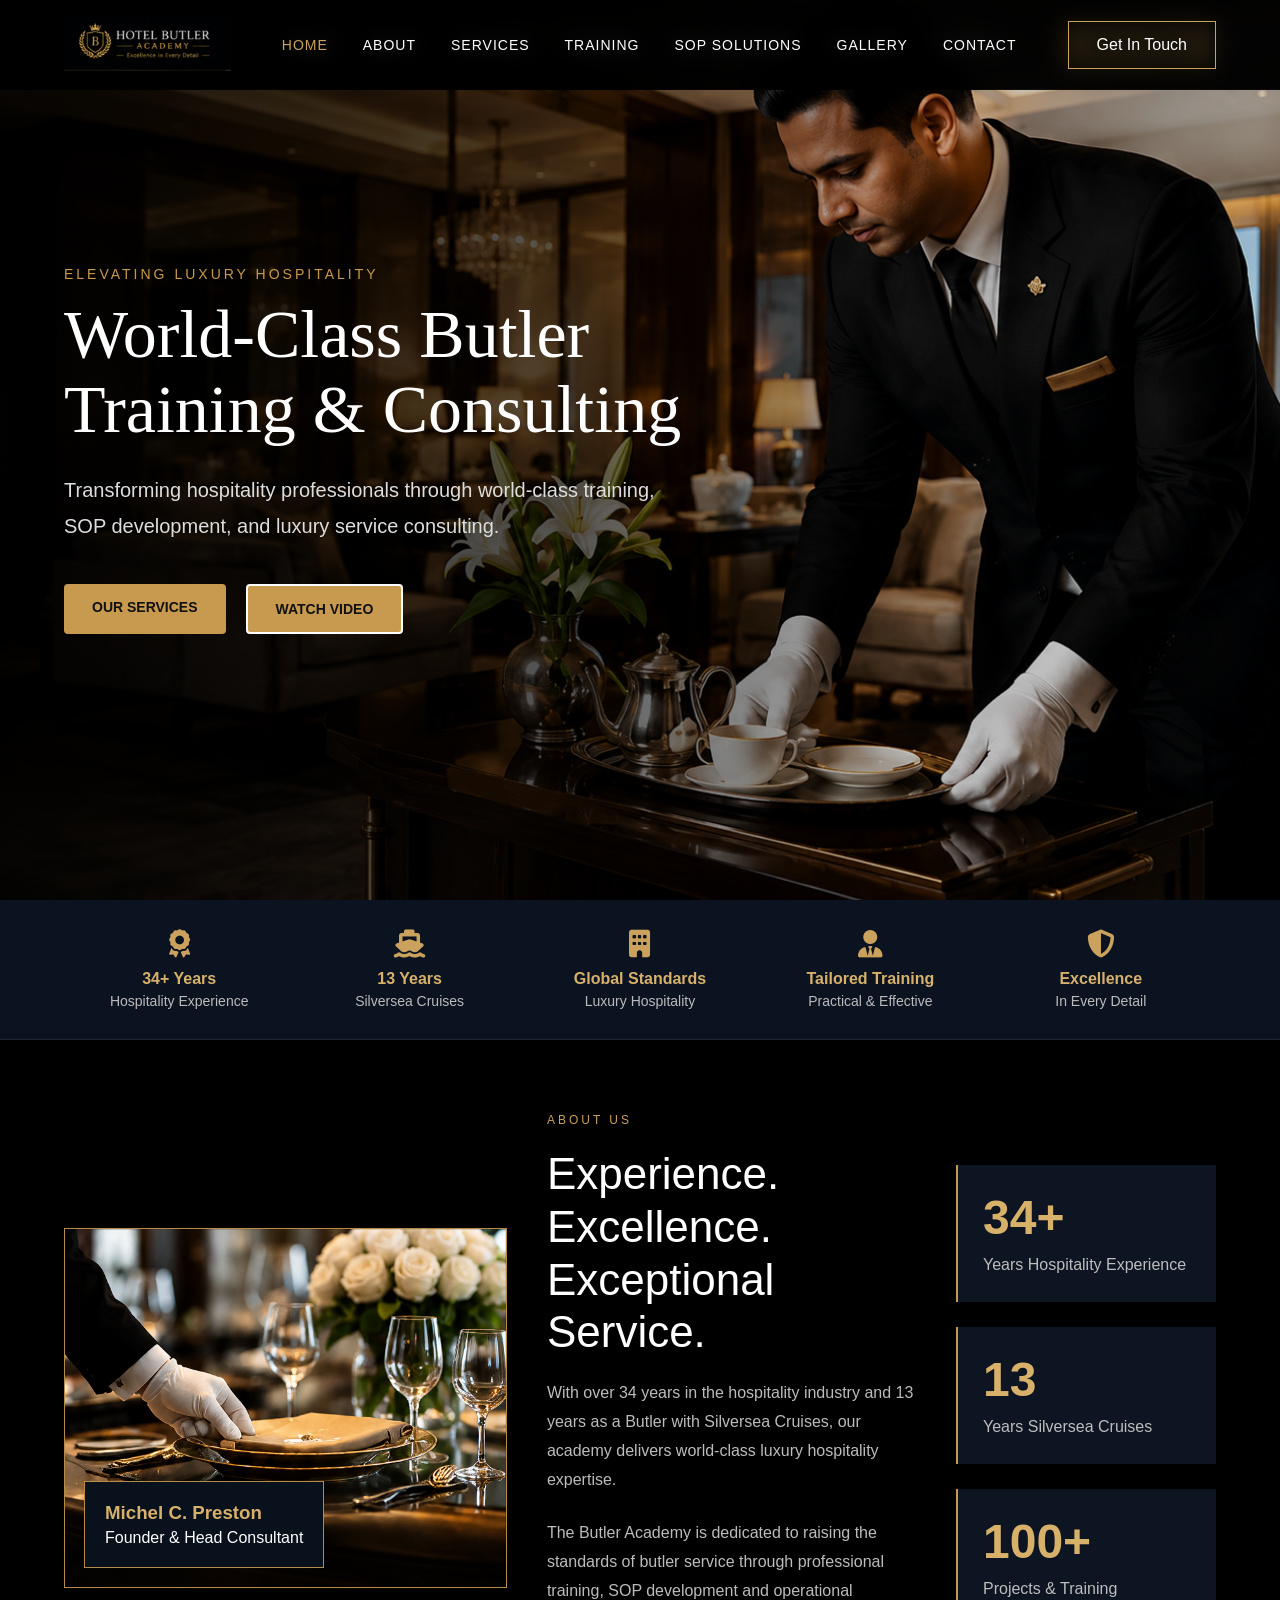
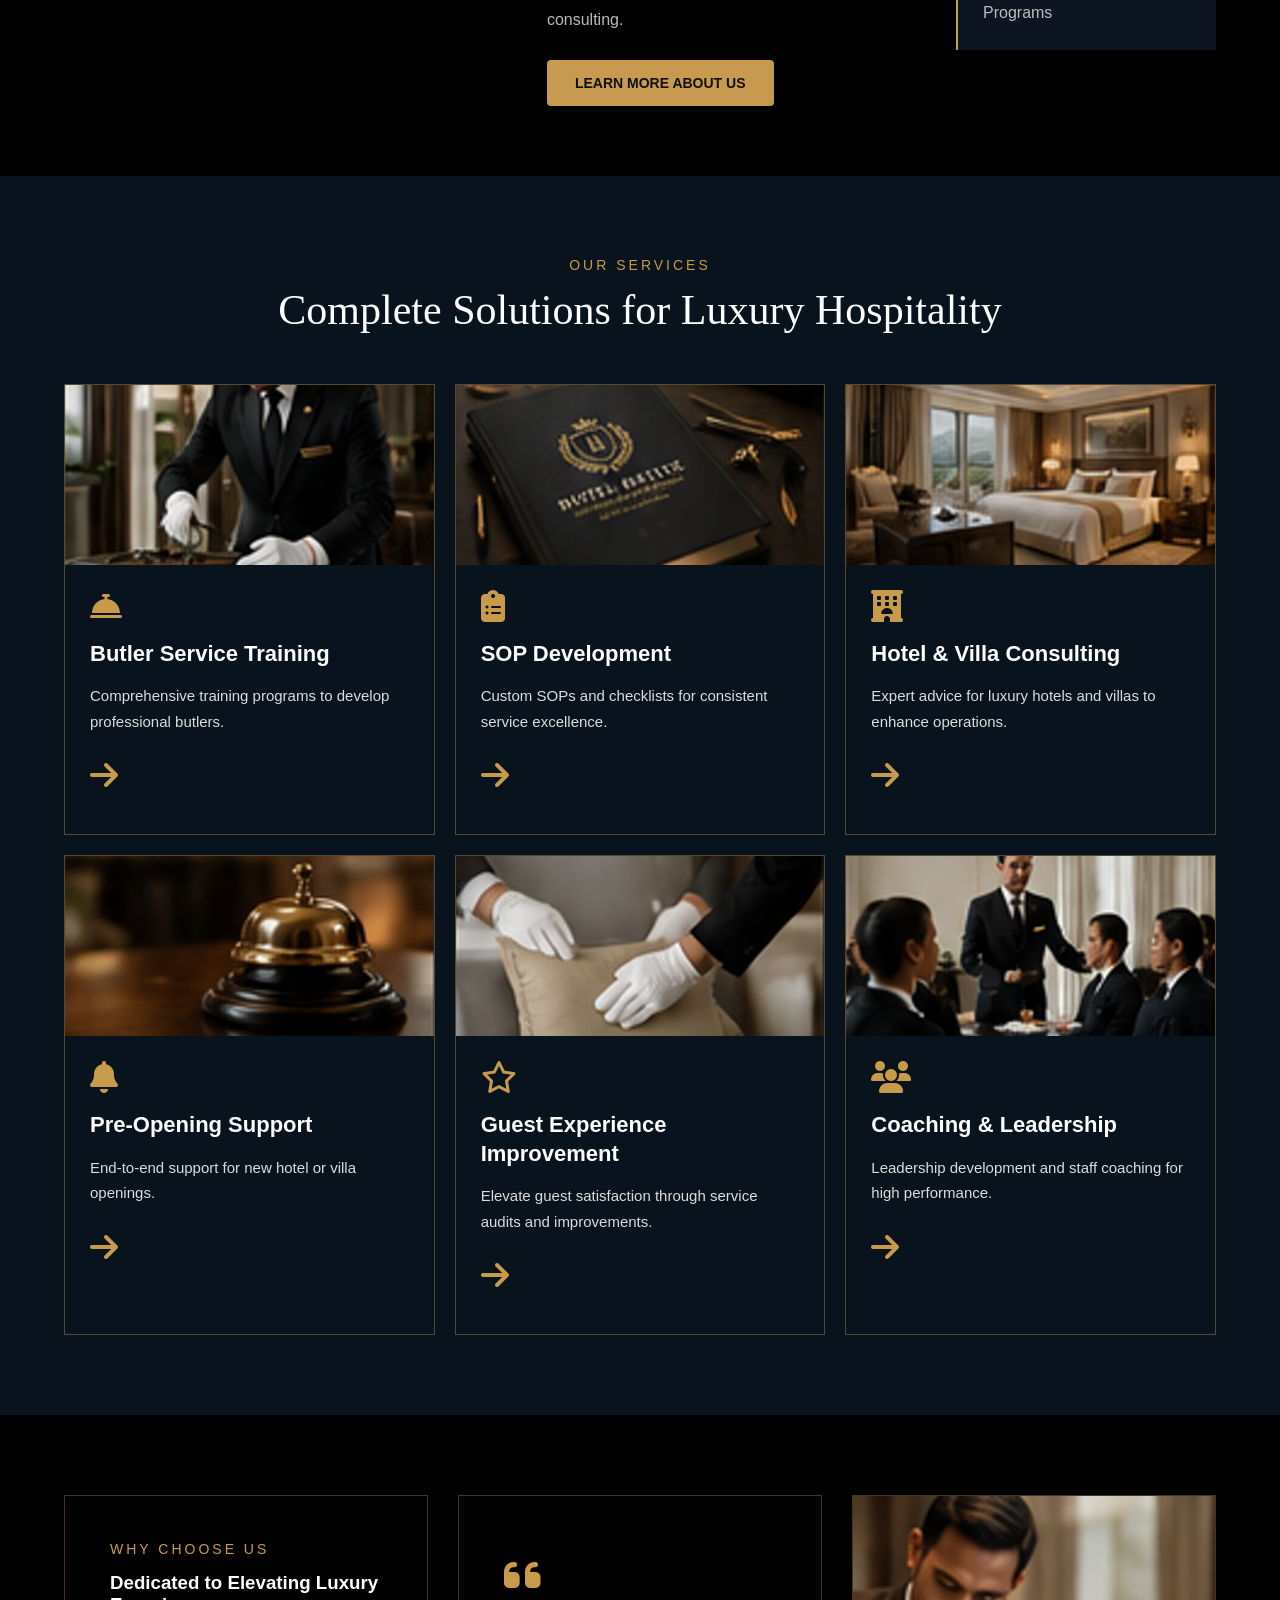
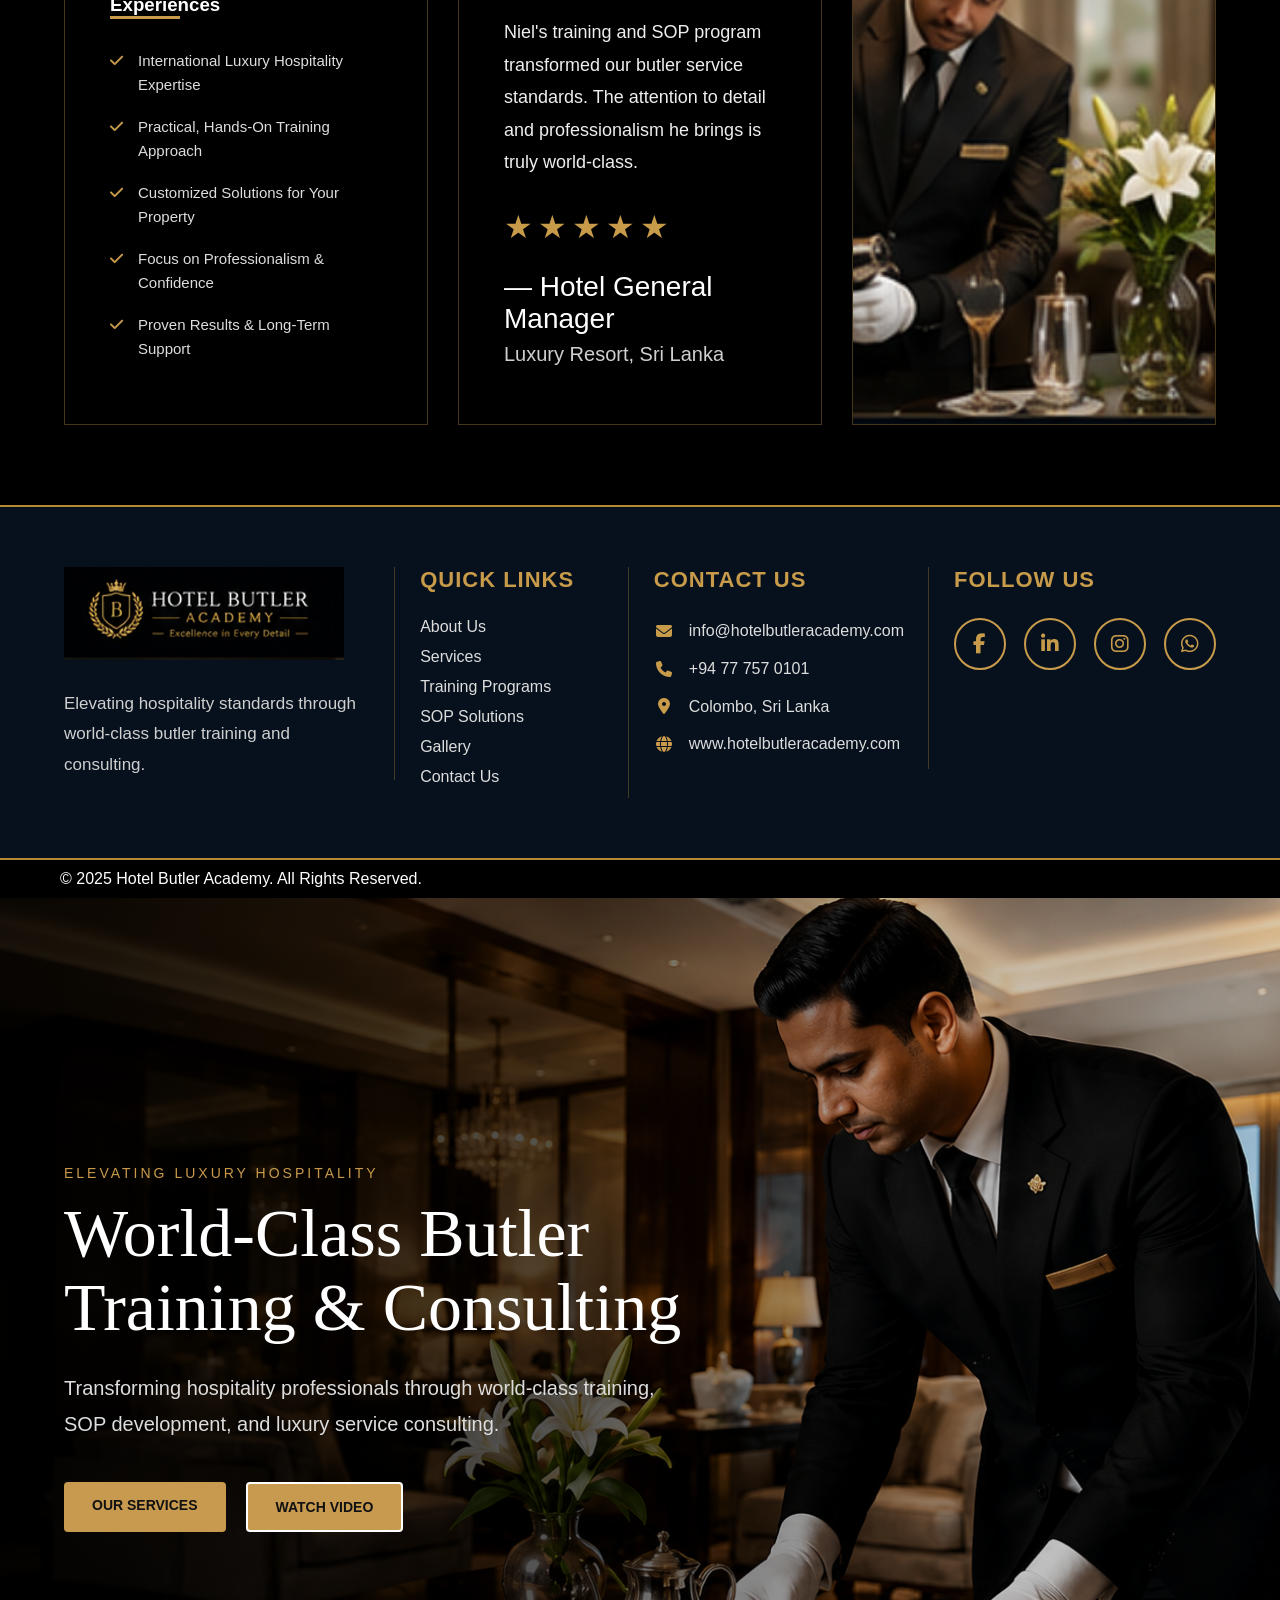
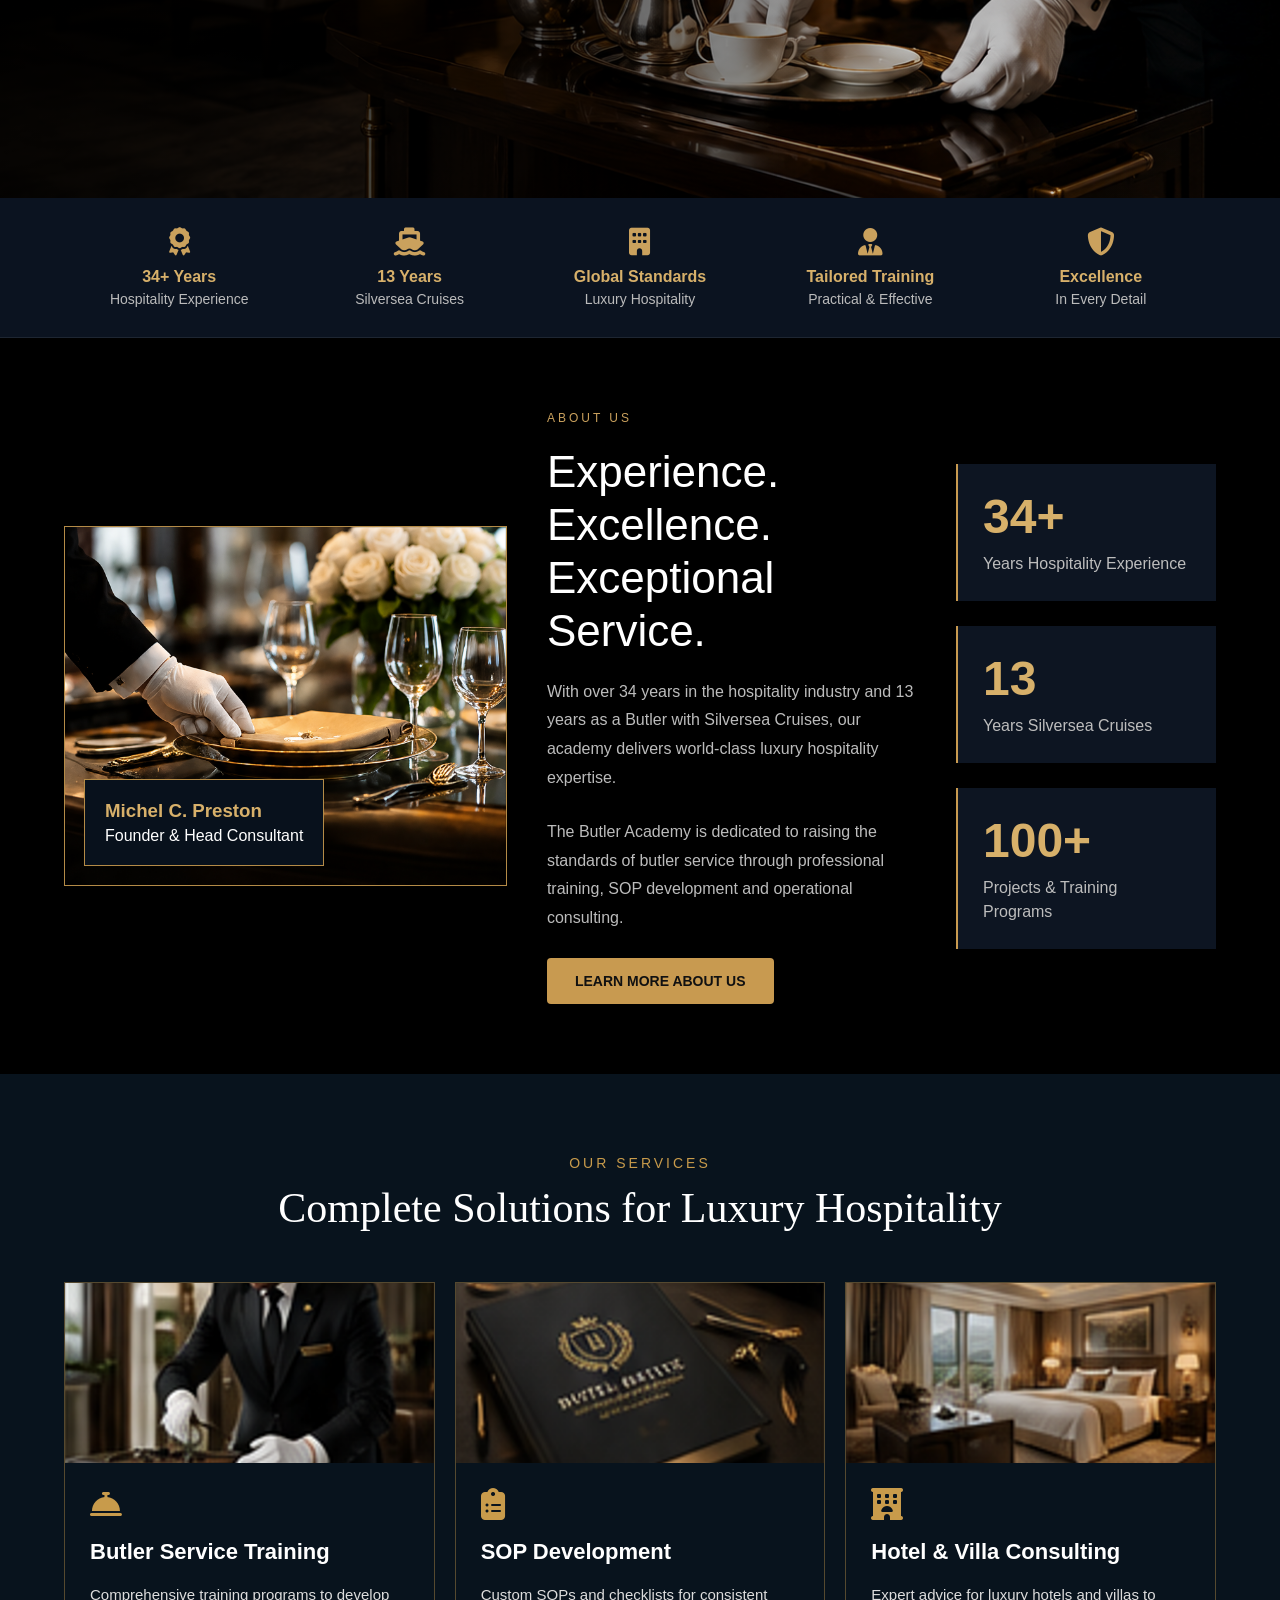
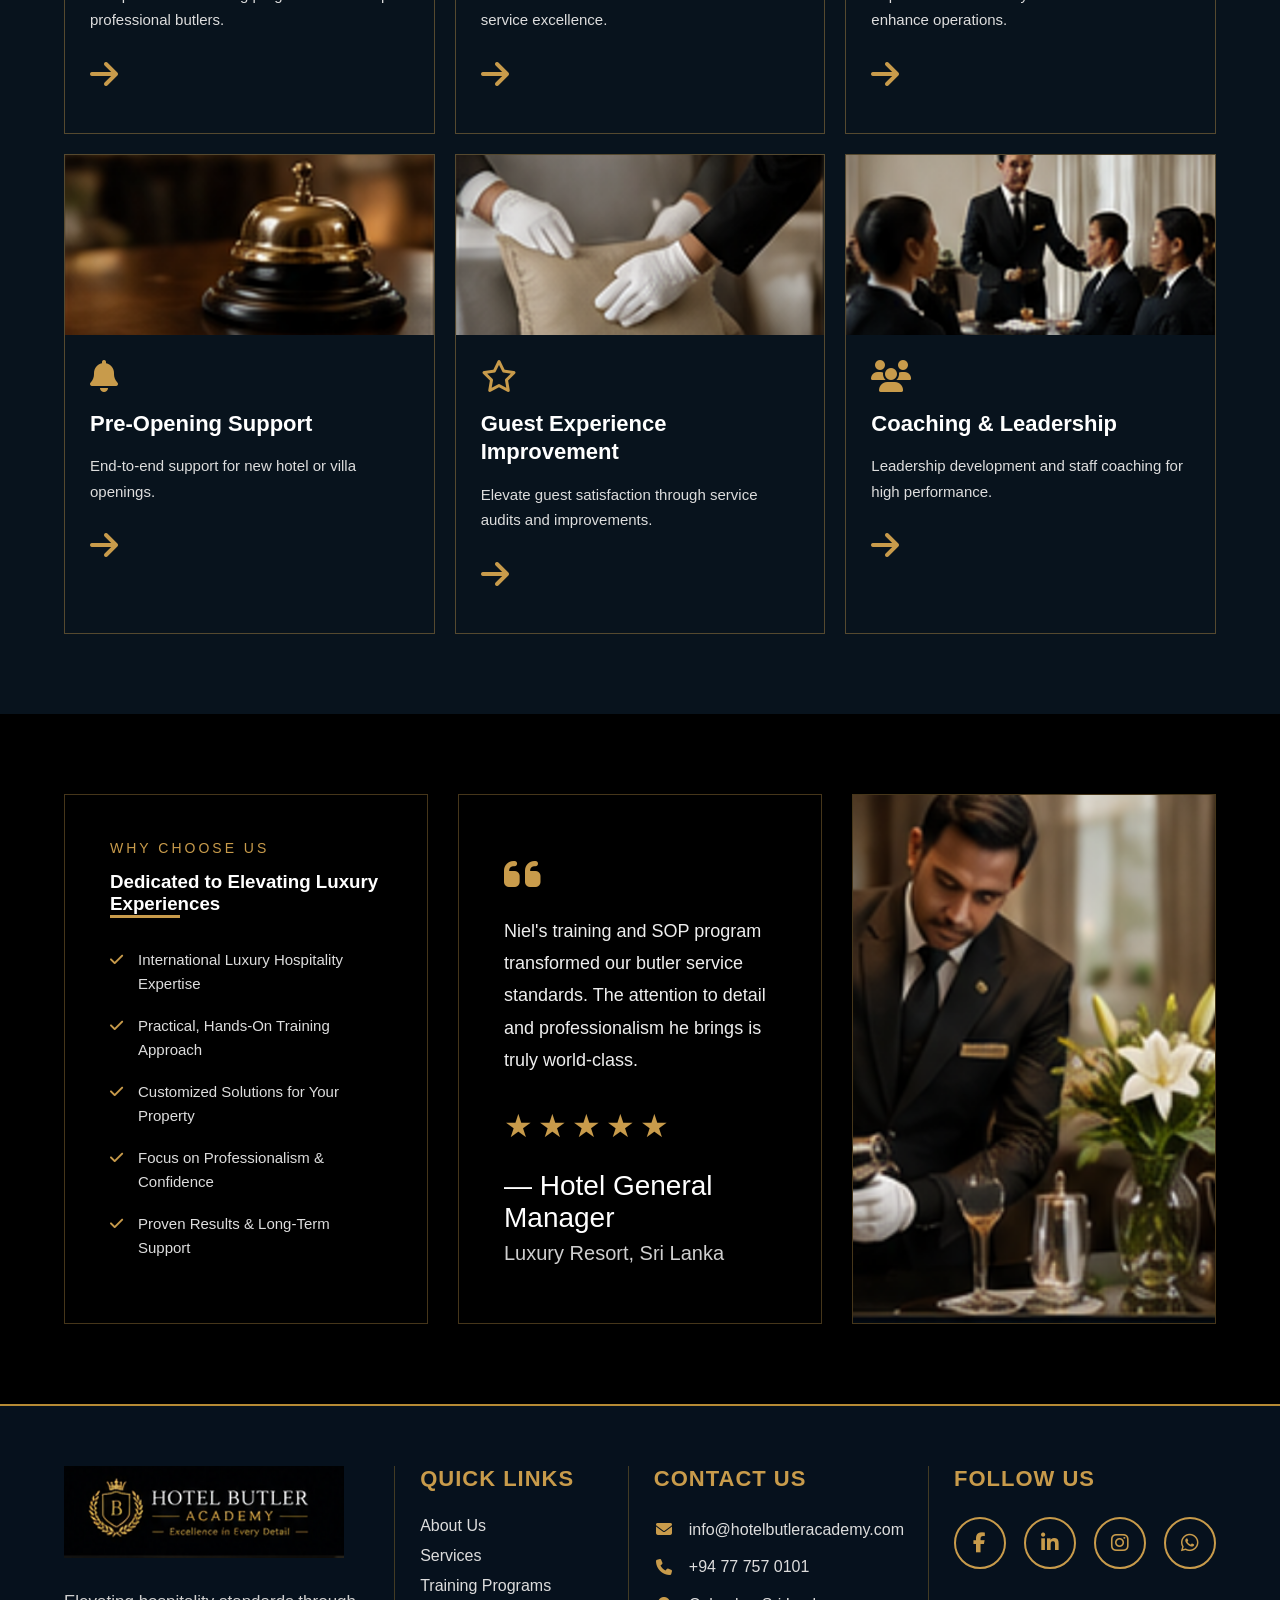
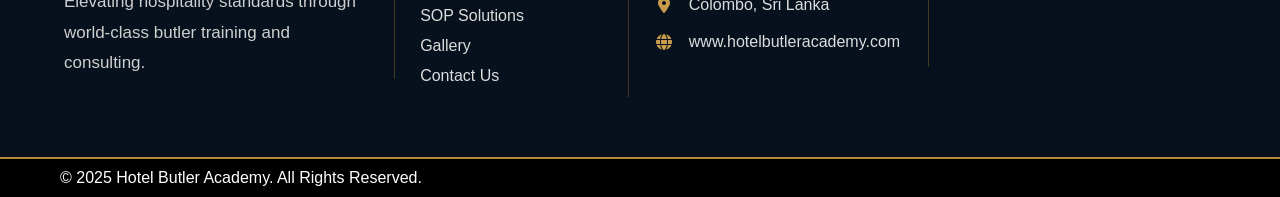
==== commit 8b7f40a3: "Update print statement from 'Hello' to 'Goodbye'" ====
--- a/butler.html
+++ b/butler.html
@@ -1,4 +1,5 @@
 <!DOCTYPE html>
+<html lang="en"><!DOCTYPE html>
 <html lang="en">
 <head>
 <meta charset="UTF-8">
@@ -944,6 +945,1556 @@
 }
 
 }
+
+/*test*/
+
+.navbar1{
+    max-width:1300px;
+    margin:auto;
+    padding:15px 5%;
+    display:flex;
+    justify-content:space-between;
+    align-items:center;
+}
+
+.logo1 img{
+    height:70px;
+}
+
+.nav-menu{
+    display:flex;
+    list-style:none;
+    gap:35px;
+}
+
+.nav-menu li a{
+    color:#fff;
+    text-decoration:none;
+    text-transform:uppercase;
+    font-size:15px;
+    transition:.3s;
+}
+
+.nav-menu li a:hover{
+    color:#c89b4b;
+}
+
+.btn{
+    background:#c89b4b;
+    color:#07131d;
+    padding:12px 28px;
+    text-decoration:none;
+    border-radius:30px;
+    font-weight:bold;
+    transition:.3s;
+}
+
+.btn:hover{
+    background:#fff;
+}
+
+/* Hamburger */
+
+.hamburger{
+    display:none;
+    cursor:pointer;
+}
+
+.hamburger span{
+    width:30px;
+    height:3px;
+    background:#c89b4b;
+    display:block;
+    margin:6px;
+    transition:.4s;
+}
+
+/* Mobile */
+
+@media(max-width:991px){
+
+.nav-menu{
+
+position:fixed;
+top:80px;
+left:-100%;
+width:100%;
+background:#07131d;
+flex-direction:column;
+align-items:center;
+padding:40px 0;
+transition:.4s;
+gap:25px;
+
+}
+
+.nav-menu.active{
+left:0;
+}
+
+.btn{
+display:none;
+}
+
+.hamburger{
+display:block;
+}
+
+/* Animate */
+
+.hamburger.active span:nth-child(1){
+transform:rotate(45deg) translate(7px,7px);
+}
+
+.hamburger.active span:nth-child(2){
+opacity:0;
+}
+
+.hamburger.active span:nth-child(3){
+transform:rotate(-45deg) translate(6px,-6px);
+}
+
+}
+</style>
+<link rel="stylesheet"
+href="https://cdnjs.cloudflare.com/ajax/libs/font-awesome/6.5.2/css/all.min.css">
+<link rel="stylesheet"
+href="https://cdnjs.cloudflare.com/ajax/libs/font-awesome/6.6.0/css/all.min.css">
+</head>
+<body>
+
+<header class="header">
+
+	 <nav class="navbar1">
+
+        <!-- Logo -->
+
+        <a href="#" class="logo">
+            <img src="images/logo.png" alt="Hotel Butler Academy">
+        </a>
+
+        <!-- Menu -->
+
+        <ul class="nav-menu">
+
+				<li><a href="#" class="active">Home</a></li>
+                <li><a href="#">About</a></li>
+                <li><a href="#">Services</a></li>
+                <li><a href="#">Training</a></li>
+                <li><a href="#">SOP Solutions</a></li>
+                <li><a href="#">Gallery</a></li>
+                <li><a href="#">Contact</a></li>
+
+        </ul>
+
+        <!-- Button -->
+
+        <a href="#" class="btn">Get Started</a>
+
+        <!-- Hamburger -->
+
+        <div class="hamburger">
+
+            <span></span>
+            <span></span>
+            <span></span>
+
+        </div>
+
+    </nav>
+</header>
+
+<section class="hero-banner">
+    <div class="overlay"></div>
+
+    <div class="container">
+        <div class="hero-content">
+            <span class="subtitle">ELEVATING LUXURY HOSPITALITY</span>
+
+            <h1>
+                World-Class Butler<br>
+                Training & Consulting
+            </h1>
+
+            <p>
+                Transforming hospitality professionals through world-class
+                training, SOP development, and luxury service consulting.
+            </p>
+
+            <div class="hero-buttons">
+                <a href="#" class="btn btn-primary">Our Services</a>
+                <a href="#" class="btn btn-outline">Watch Video</a>
+            </div>
+        </div>
+    </div>
+</section>
+
+<!-- Features -->
+<section class="features">
+
+    <div class="feature">
+        <i class="fa-solid fa-award"></i>
+        <h4>34+ Years</h4>
+        <p>Hospitality Experience</p>
+    </div>
+
+    <div class="feature">
+        <i class="fa-solid fa-ship"></i>
+        <h4>13 Years</h4>
+        <p>Silversea Cruises</p>
+    </div>
+
+    <div class="feature">
+        <i class="fa-solid fa-building"></i>
+        <h4>Global Standards</h4>
+        <p>Luxury Hospitality</p>
+    </div>
+
+    <div class="feature">
+        <i class="fa-solid fa-user-tie"></i>
+        <h4>Tailored Training</h4>
+        <p>Practical & Effective</p>
+    </div>
+
+    <div class="feature">
+        <i class="fa-solid fa-shield-halved"></i>
+        <h4>Excellence</h4>
+        <p>In Every Detail</p>
+    </div>
+
+</section>
+
+
+<section class="about">
+
+<div class="about-grid">
+
+<div class="about-image">
+
+<img src="images/about.png" alt="About">
+
+<div class="founder">
+
+<h3>Michel C. Preston</h3>
+
+<p>Founder & Head Consultant</p>
+
+</div>
+
+</div>
+
+
+<div class="about-content">
+
+<span class="small-title">ABOUT US</span>
+
+<h2>
+Experience. Excellence.<br>
+Exceptional Service.
+</h2>
+
+<p>
+
+With over 34 years in the hospitality industry and 13 years
+as a Butler with Silversea Cruises, our academy delivers
+world-class luxury hospitality expertise.
+
+</p>
+
+<p>
+
+The Butler Academy is dedicated to raising the standards
+of butler service through professional training,
+SOP development and operational consulting.
+
+</p>
+
+<a href="#" class="btn">
+Learn More About Us
+</a>
+
+</div>
+
+
+
+<div class="stats">
+
+<div class="stat">
+
+<h2>34+</h2>
+
+<p>Years Hospitality Experience</p>
+
+</div>
+
+<div class="stat">
+
+<h2>13</h2>
+
+<p>Years Silversea Cruises</p>
+
+</div>
+
+<div class="stat">
+
+<h2>100+</h2>
+
+<p>Projects & Training Programs</p>
+
+</div>
+
+</div>
+
+</div>
+
+</section>
+
+<section class="services">
+
+    <div class="section-title">
+        <span>OUR SERVICES</span>
+        <h2>Complete Solutions for Luxury Hospitality</h2>
+    </div>
+
+    <div class="service-grid">
+
+        <div class="service-card">
+            <img src="images/service1.png" alt="">
+            <div class="content">
+                <i class="fa-solid fa-bell-concierge"></i>
+
+                <h3>Butler Service Training</h3>
+
+                <p>Comprehensive training programs to develop professional butlers.</p>
+
+                <a href="#"><i class="fa-solid fa-arrow-right"></i></a>
+            </div>
+        </div>
+
+        <div class="service-card">
+            <img src="images/service2.png" alt="">
+            <div class="content">
+                <i class="fa-solid fa-clipboard-list"></i>
+
+                <h3>SOP Development</h3>
+
+                <p>Custom SOPs and checklists for consistent service excellence.</p>
+
+                <a href="#"><i class="fa-solid fa-arrow-right"></i></a>
+            </div>
+        </div>
+
+        <div class="service-card">
+            <img src="images/service3.png" alt="">
+            <div class="content">
+                <i class="fa-solid fa-hotel"></i>
+
+                <h3>Hotel & Villa Consulting</h3>
+
+                <p>Expert advice for luxury hotels and villas to enhance operations.</p>
+
+                <a href="#"><i class="fa-solid fa-arrow-right"></i></a>
+            </div>
+        </div>
+
+        <div class="service-card">
+            <img src="images/service4.png" alt="">
+            <div class="content">
+                <i class="fa-solid fa-bell"></i>
+
+                <h3>Pre-Opening Support</h3>
+
+                <p>End-to-end support for new hotel or villa openings.</p>
+
+                <a href="#"><i class="fa-solid fa-arrow-right"></i></a>
+            </div>
+        </div>
+
+        <div class="service-card">
+            <img src="images/service5.png" alt="">
+            <div class="content">
+                <i class="fa-regular fa-star"></i>
+
+                <h3>Guest Experience Improvement</h3>
+
+                <p>Elevate guest satisfaction through service audits and improvements.</p>
+
+                <a href="#"><i class="fa-solid fa-arrow-right"></i></a>
+            </div>
+        </div>
+
+        <div class="service-card">
+            <img src="images/service6.png" alt="">
+            <div class="content">
+                <i class="fa-solid fa-users"></i>
+
+                <h3>Coaching & Leadership</h3>
+
+                <p>Leadership development and staff coaching for high performance.</p>
+
+                <a href="#"><i class="fa-solid fa-arrow-right"></i></a>
+            </div>
+        </div>
+
+    </div>
+
+</section>
+
+<section class="why-choose">
+
+    <div class="why-container">
+
+        <!-- Left -->
+        <div class="why-content">
+
+            <span class="subtitle">WHY CHOOSE US</span>
+
+            <h3>Dedicated to Elevating Luxury Experiences</h3>
+
+            <div class="gold-line"></div>
+
+            <ul>
+
+                <li>
+                    <i class="fa-solid fa-check"></i>
+                    International Luxury Hospitality Expertise
+                </li>
+
+                <li>
+                    <i class="fa-solid fa-check"></i>
+                    Practical, Hands-On Training Approach
+                </li>
+
+                <li>
+                    <i class="fa-solid fa-check"></i>
+                    Customized Solutions for Your Property
+                </li>
+
+                <li>
+                    <i class="fa-solid fa-check"></i>
+                    Focus on Professionalism & Confidence
+                </li>
+
+                <li>
+                    <i class="fa-solid fa-check"></i>
+                    Proven Results & Long-Term Support
+                </li>
+
+            </ul>
+
+        </div>
+
+
+        <!-- Testimonial -->
+
+        <div class="testimonial">
+
+            <i class="fa-solid fa-quote-left quote"></i>
+
+            <p>
+
+                Niel's training and SOP program transformed our butler service standards.
+                The attention to detail and professionalism he brings is truly world-class.
+
+            </p>
+
+            <div class="stars">
+
+                ★★★★★
+
+            </div>
+
+            <h4>— Hotel General Manager</h4>
+
+            <span>Luxury Resort, Sri Lanka</span>
+
+        </div>
+
+
+        <!-- Image -->
+
+        <div class="why-image">
+
+            <img src="images/why-choose.png" alt="Luxury Butler">
+
+        </div>
+
+    </div>
+
+</section>
+
+<!-- Font Awesome -->
+<link rel="stylesheet"
+href="https://cdnjs.cloudflare.com/ajax/libs/font-awesome/6.6.0/css/all.min.css">
+
+<footer class="footer">
+
+    <div class="footer-container">
+
+        <!-- Logo -->
+        <div class="footer-box footer-logo">
+
+            <img src="images/logo.png" alt="Hotel Butler Academy">
+
+            <p>
+                Elevating hospitality standards through
+                world-class butler training and consulting.
+            </p>
+
+        </div>
+
+
+        <!-- Quick Links -->
+
+        <div class="footer-box">
+
+            <h3>Quick Links</h3>
+
+            <ul>
+
+                <li><a href="#">About Us</a></li>
+
+                <li><a href="#">Services</a></li>
+
+                <li><a href="#">Training Programs</a></li>
+
+                <li><a href="#">SOP Solutions</a></li>
+
+                <li><a href="#">Gallery</a></li>
+
+                <li><a href="#">Contact Us</a></li>
+
+            </ul>
+
+        </div>
+
+
+        <!-- Contact -->
+
+        <div class="footer-box">
+
+            <h3>Contact Us</h3>
+
+            <ul class="contact-info">
+
+                <li>
+                    <i class="fa-solid fa-envelope"></i>
+                    info@hotelbutleracademy.com
+                </li>
+
+                <li>
+                    <i class="fa-solid fa-phone"></i>
+                    +94 77 757 0101
+                </li>
+
+                <li>
+                    <i class="fa-solid fa-location-dot"></i>
+                    Colombo, Sri Lanka
+                </li>
+
+                <li>
+                    <i class="fa-solid fa-globe"></i>
+                    www.hotelbutleracademy.com
+                </li>
+
+            </ul>
+
+        </div>
+
+
+        <!-- Social -->
+
+        <div class="footer-box">
+
+            <h3>Follow Us</h3>
+
+            <div class="social-icons">
+
+                <a href="#"><i class="fab fa-facebook-f"></i></a>
+
+                <a href="#"><i class="fab fa-linkedin-in"></i></a>
+
+                <a href="#"><i class="fab fa-instagram"></i></a>
+
+                <a href="#"><i class="fab fa-whatsapp"></i></a>
+
+            </div>
+
+        </div>
+
+    </div>
+
+</footer>
+
+
+<footer style="padding: 10px; margin-left: 50px;">
+
+<p>© 2025 Hotel Butler Academy. All Rights Reserved.</p>
+
+</footer>
+<script src="script.js"></script>
+<script>
+const hamburger = document.querySelector(".hamburger");
+const navMenu = document.querySelector(".nav-menu");
+
+hamburger.addEventListener("click", () => {
+    hamburger.classList.toggle("active");
+    navMenu.classList.toggle("active");
+});
+
+document.querySelectorAll(".nav-menu a").forEach(link => {
+    link.addEventListener("click", () => {
+        hamburger.classList.remove("active");
+        navMenu.classList.remove("active");
+    });
+});
+</script>
+</body>
+</html>
+<head>
+<meta charset="UTF-8">
+<meta name="viewport" content="width=device-width, initial-scale=1.0">
+<title>Hotel Butler Academy</title>
+
+<style>
+*{
+    margin:0;
+    padding:0;
+    box-sizing:border-box;
+}
+
+body{
+    font-family:Arial,Helvetica,sans-serif;
+	background:black;
+	color:#fff;
+}
+
+.hero-banner{
+    position:relative;
+    min-height:100vh;
+    display:flex;
+    align-items:center;
+    background:url('images/butler_banner.png') center center/cover no-repeat;
+    overflow:hidden;
+}
+
+.overlay{
+    position:absolute;
+    inset:0;
+    background:
+    linear-gradient(to right,
+    rgba(0,0,0,.88) 0%,
+    rgba(0,0,0,.65) 45%,
+    rgba(0,0,0,.25) 70%,
+    rgba(0,0,0,.15) 100%);
+}
+
+.container{
+    width:90%;
+    max-width:1200px;
+    margin:auto;
+    position:relative;
+    z-index:2;
+}
+
+.hero-content{
+    max-width:620px;
+    color:#fff;
+}
+
+.subtitle{
+    color:#caa25a;
+    font-size:14px;
+    letter-spacing:3px;
+    text-transform:uppercase;
+    display:block;
+    margin-bottom:20px;
+}
+
+.hero-content h1{
+    font-size:68px;
+    line-height:1.1;
+    font-weight:300;
+    margin-bottom:25px;
+    font-family:Georgia,serif;
+}
+
+.hero-content p{
+    color:#ddd;
+    font-size:20px;
+    line-height:1.8;
+    margin-bottom:40px;
+}
+
+.hero-buttons{
+    display:flex;
+    gap:20px;
+    flex-wrap:wrap;
+}
+
+.btn{
+    padding:16px 36px;
+    text-decoration:none;
+    border-radius:4px;
+    font-weight:600;
+    transition:.35s;
+}
+
+.btn-primary{
+    background:#caa25a;
+    color:#111;
+}
+
+.btn-primary:hover{
+    background:#ddb66e;
+}
+
+.btn-outline{
+    border:2px solid #fff;
+    color:#fff;
+}
+
+.btn-outline:hover{
+    background:#fff;
+    color:#111;
+}
+
+/* Tablet */
+
+@media(max-width:991px){
+
+.hero-banner{
+    min-height:700px;
+}
+
+.hero-content h1{
+    font-size:52px;
+}
+
+.hero-content p{
+    font-size:18px;
+}
+
+}
+
+/* Mobile */
+
+@media(max-width:768px){
+
+.hero-banner{
+    min-height:650px;
+    text-align:center;
+}
+
+.overlay{
+    background:rgba(0,0,0,.65);
+}
+
+.hero-content{
+    margin:auto;
+}
+
+.hero-content h1{
+    font-size:38px;
+}
+
+.hero-content p{
+    font-size:16px;
+}
+
+.hero-buttons{
+    justify-content:center;
+}
+
+.btn{
+    width:100%;
+    max-width:280px;
+    text-align:center;
+}
+
+}
+
+/* Small phones */
+
+@media(max-width:480px){
+
+.hero-content h1{
+    font-size:32px;
+}
+
+.subtitle{
+    font-size:12px;
+}
+
+.hero-content p{
+    font-size:15px;
+}
+
+}
+
+.header{
+
+    position:fixed;
+    top:0;
+    left:0;
+    width:100%;
+    z-index:999;
+
+    background:rgba(0,0,0,.85);
+    backdrop-filter:blur(10px);
+
+}
+
+.container{
+
+    width:90%;
+    max-width:1200px;
+    margin:auto;
+
+    display:flex;
+    align-items:center;
+    justify-content:space-between;
+
+    height:90px;
+
+}
+
+.logo img{
+    height:55px;
+}
+
+.nav-links{
+
+    display:flex;
+    list-style:none;
+    gap:35px;
+
+}
+
+.nav-links a{
+
+    color:#fff;
+    text-decoration:none;
+    text-transform:uppercase;
+    font-size:14px;
+    letter-spacing:1px;
+    transition:.3s;
+
+}
+
+.nav-links a:hover,
+.nav-links .active{
+
+    color:#caa25a;
+
+}
+
+.btn-contact{
+
+    padding:14px 28px;
+    border:1px solid #caa25a;
+    color:#fff;
+    text-decoration:none;
+    transition:.3s;
+
+}
+
+.btn-contact:hover{
+
+    background:#caa25a;
+    color:#000;
+
+}
+
+.menu-toggle{
+
+    display:none;
+    color:#fff;
+    font-size:30px;
+    cursor:pointer;
+
+}
+
+/* Tablet */
+
+@media(max-width:992px){
+
+.nav-links{
+
+    gap:20px;
+
+}
+
+.btn-contact{
+
+    display:none;
+
+}
+
+}
+
+/* Mobile */
+
+@media(max-width:768px){
+
+.menu-toggle{
+
+    display:block;
+
+}
+
+.navbar{
+
+    position:absolute;
+    top:90px;
+    left:0;
+
+    width:100%;
+    background:#0f0f0f;
+
+    max-height:0;
+    overflow:hidden;
+
+    transition:.4s;
+
+}
+
+.navbar.active{
+
+    max-height:500px;
+
+}
+
+.nav-links{
+
+    flex-direction:column;
+    padding:25px;
+
+}
+
+.nav-links li{
+
+    margin:10px 0;
+
+}
+
+}
+
+
+.features{
+display:grid;
+grid-template-columns:repeat(5,1fr);
+background:#0b1320;
+padding:20px 5%;
+border-bottom:1px solid rgba(255,255,255,.08);
+}
+
+.feature{
+display:flex;
+flex-direction:column;
+align-items:center;
+text-align:center;
+padding:10px;
+}
+
+.feature i{
+font-size:28px;
+color:#caa15d;
+margin-bottom:12px;
+}
+
+.feature h4{
+color:#d7b06a;
+margin-bottom:5px;
+}
+
+.feature p{
+font-size:14px;
+color:#bbb;
+}
+
+.about{
+padding:70px 5%;
+}
+
+.about-grid{
+display:grid;
+grid-template-columns:1.2fr 1fr 260px;
+gap:40px;
+align-items:center;
+}
+
+.about-image{
+position:relative;
+}
+
+.about-image img{
+width:100%;
+display:block;
+border:1px solid #b48b47;
+}
+
+.founder{
+position:absolute;
+bottom:20px;
+left:20px;
+background:#08111c;
+padding:20px;
+border:1px solid #b48b47;
+}
+
+.founder h3{
+color:#d7b06a;
+margin-bottom:5px;
+}
+
+.small-title{
+letter-spacing:3px;
+font-size:12px;
+color:#caa15d;
+}
+
+.about-content h2{
+font-size:44px;
+font-weight:400;
+margin:20px 0;
+line-height:1.2;
+}
+
+.about-content p{
+color:#bcbcbc;
+line-height:1.8;
+margin-bottom:25px;
+}
+
+.btn{
+display:inline-block;
+padding:15px 28px;
+background:#c89a50;
+color:#111;
+text-decoration:none;
+font-weight:bold;
+text-transform:uppercase;
+font-size:14px;
+}
+
+.stats{
+display:flex;
+flex-direction:column;
+gap:25px;
+}
+
+.stat{
+padding:25px;
+border-left:2px solid #c89a50;
+background:#0d1522;
+}
+
+.stat h2{
+font-size:48px;
+color:#d7b06a;
+margin-bottom:8px;
+}
+
+.stat p{
+color:#bdbdbd;
+line-height:1.5;
+}
+
+@media(max-width:992px){
+
+.about-grid{
+grid-template-columns:1fr;
+}
+
+.features{
+grid-template-columns:repeat(2,1fr);
+}
+
+.stats{
+flex-direction:row;
+flex-wrap:wrap;
+}
+
+.stat{
+flex:1 1 200px;
+}
+
+}
+
+@media(max-width:600px){
+
+.features{
+grid-template-columns:1fr;
+}
+
+.about-content h2{
+font-size:34px;
+}
+}
+
+
+/* Solusions */
+
+.services{
+    padding:80px 5%;
+    background:#08131d;
+}
+
+.section-title{
+    text-align:center;
+    margin-bottom:50px;
+}
+
+.section-title span{
+    color:#c89b4b;
+    text-transform:uppercase;
+    letter-spacing:3px;
+    font-size:14px;
+}
+
+.section-title h2{
+    margin-top:12px;
+    font-size:42px;
+    font-weight:500;
+    font-family:Georgia, serif;
+}
+
+.service-grid{
+    display:grid;
+    grid-template-columns:repeat(6,1fr);
+    gap:20px;
+}
+
+.service-card{
+    background:#08131d;
+    border:1px solid rgba(201,155,75,.4);
+    transition:.4s;
+    overflow:hidden;
+}
+
+.service-card:hover{
+    transform:translateY(-8px);
+    border-color:#c89b4b;
+}
+
+.service-card img{
+    width:100%;
+    height:180px;
+    object-fit:cover;
+    display:block;
+}
+
+.content{
+    padding:25px;
+}
+
+.content i:first-child{
+    color:#c89b4b;
+    font-size:32px;
+    margin-bottom:18px;
+}
+
+.content h3{
+    margin-bottom:15px;
+    font-size:22px;
+    line-height:1.3;
+}
+
+.content p{
+    color:#ddd;
+    font-size:15px;
+    line-height:1.7;
+    margin-bottom:25px;
+}
+
+.content a{
+    color:#c89b4b;
+    font-size:26px;
+    text-decoration:none;
+}
+
+.content a:hover{
+    color:#fff;
+}
+
+@media(max-width:1400px){
+
+.service-grid{
+grid-template-columns:repeat(3,1fr);
+}
+
+}
+
+@media(max-width:992px){
+
+.service-grid{
+grid-template-columns:repeat(2,1fr);
+}
+
+.section-title h2{
+font-size:34px;
+}
+
+}
+
+@media(max-width:576px){
+
+.service-grid{
+grid-template-columns:1fr;
+}
+
+.section-title h2{
+font-size:28px;
+}
+
+.content{
+padding:20px;
+}
+}
+
+/* choose_us*/
+
+.why-choose{
+    background:black;
+    padding:80px 5%;
+}
+
+.why-container{
+    display:grid;
+    grid-template-columns:1fr 1fr 1fr;
+    gap:30px;
+    align-items:stretch;
+}
+
+.why-content,
+.testimonial,
+.why-image{
+    border:1px solid rgba(201,155,75,.35);
+}
+
+.why-content{
+    padding:45px;
+}
+
+.subtitle{
+    color:#c89b4b;
+    letter-spacing:3px;
+    font-size:14px;
+    text-transform:uppercase;
+    display:block;
+    margin-bottom:15px;
+}
+
+.why-content h2{
+    color:#fff;
+    font-family:Georgia,serif;
+    font-size:46px;
+    font-weight:400;
+    line-height:1.25;
+    margin-bottom:25px;
+}
+
+.gold-line{
+    width:70px;
+    height:3px;
+    background:#c89b4b;
+    margin-bottom:30px;
+}
+
+
+.why-content ul{
+    list-style:none;
+    padding:0;
+    margin:0;
+}
+
+.why-content li{
+    color:#ddd;
+    margin-bottom:18px;
+    font-size:15px;
+    display:flex;
+    align-items:flex-start;
+    gap:15px;
+    line-height:1.6;
+}
+
+.why-content li i{
+    color:#c89b4b;
+    margin-top:4px;
+}
+
+/* Testimonial */
+
+.testimonial{
+    padding:45px;
+    display:flex;
+    flex-direction:column;
+    justify-content:center;
+}
+
+.quote{
+    color:#c89b4b;
+    font-size:42px;
+    margin-bottom:20px;
+}
+
+.testimonial p{
+    color:#eee;
+    font-size:18px;
+    line-height:1.8;
+    margin-bottom:30px;
+}
+
+.stars{
+    color:#c89b4b;
+    font-size:32px;
+    letter-spacing:5px;
+    margin-bottom:25px;
+}
+
+.testimonial h4{
+    color:#fff;
+    font-size:28px;
+    font-weight:400;
+    margin-bottom:8px;
+}
+
+.testimonial span{
+    color:#cfcfcf;
+    font-size:20px;
+}
+
+/* Image */
+
+.why-image img{
+    width:100%;
+    height:100%;
+    object-fit:cover;
+    display:block;
+}
+
+/* Hover */
+
+.testimonial:hover,
+.why-content:hover,
+.why-image:hover{
+    border-color:#c89b4b;
+    transition:.4s;
+}
+
+/* Responsive */
+
+@media(max-width:1200px){
+
+    .why-container{
+        grid-template-columns:1fr;
+    }
+
+    .why-content h2{
+        font-size:38px;
+    }
+
+    .testimonial p{
+        font-size:20px;
+    }
+
+}
+
+@media(max-width:768px){
+
+    .why-choose{
+        padding:60px 20px;
+    }
+
+    .why-content,
+    .testimonial{
+        padding:30px;
+    }
+
+    .why-content h2{
+        font-size:30px;
+    }
+
+    .testimonial p{
+        font-size:18px;
+    }
+
+    .testimonial h4{
+        font-size:22px;
+    }
+
+    .stars{
+        font-size:24px;
+    }
+
+}
+
+.footer{
+    background:#06111d;
+    border-top:2px solid #b68a35;
+    border-bottom:2px solid #b68a35;
+    padding:60px 5%;
+}
+
+.footer-container{
+    display:grid;
+    grid-template-columns:2fr 1.2fr 1.6fr 1fr;
+    gap:50px;
+    align-items:flex-start;
+}
+
+.footer-box{
+    color:#ddd;
+    position:relative;
+}
+
+/* Vertical Divider */
+
+.footer-box:not(:last-child)::after{
+    content:"";
+    position:absolute;
+    top:0;
+    right:-25px;
+    width:1px;
+    height:100%;
+    background:rgba(182,138,53,.35);
+}
+
+
+
+/* Logo */
+
+.footer-logo img{
+    width:280px;
+    max-width:100%;
+    margin-bottom:25px;
+}
+
+.footer-logo p{
+    color:#cfcfcf;
+    font-size:17px;
+    line-height:1.8;
+    max-width:320px;
+}
+
+/* Titles */
+
+.footer-box h3{
+    color:#c89b4b;
+    text-transform:uppercase;
+    margin-bottom:25px;
+    font-size:22px;
+    letter-spacing:1px;
+}
+
+/* Links */
+
+.footer-box ul{
+    list-style:none;
+    padding:0;
+}
+
+.footer-box ul li{
+    margin-bottom:12px;
+}
+
+.footer-box ul li a{
+    color:#ddd;
+    text-decoration:none;
+    transition:.3s;
+}
+
+.footer-box ul li a:hover{
+    color:#c89b4b;
+    padding-left:5px;
+}
+
+/* Contact */
+
+.contact-info li{
+    display:flex;
+    align-items:center;
+    gap:15px;
+    margin-bottom:18px;
+    line-height:1.6;
+}
+
+.contact-info i{
+    color:#c89b4b;
+    width:20px;
+    text-align:center;
+}
+
+/* Social */
+
+.social-icons{
+    display:flex;
+    gap:18px;
+    margin-top:20px;
+}
+
+.social-icons a{
+    width:52px;
+    height:52px;
+    border:2px solid #c89b4b;
+    border-radius:50%;
+    display:flex;
+    justify-content:center;
+    align-items:center;
+    color:#c89b4b;
+    text-decoration:none;
+    transition:.4s;
+    font-size:20px;
+}
+
+.social-icons a:hover{
+    background:#c89b4b;
+    color:#06111d;
+    transform:translateY(-5px);
+}
+
+/* Tablet */
+
+@media(max-width:991px){
+
+.footer-container{
+grid-template-columns:repeat(2,1fr);
+gap:40px;
+}
+
+.footer-box::after{
+display:none;
+}
+
+}
+
+/* Mobile */
+
+@media(max-width:576px){
+
+.footer{
+padding:50px 20px;
+}
+
+.footer-container{
+grid-template-columns:1fr;
+text-align:center;
+}
+
+.footer-logo p{
+margin:auto;
+}
+
+.contact-info li{
+justify-content:center;
+}
+
+.social-icons{
+justify-content:center;
+}
+
+}
 </style>
 <link rel="stylesheet"
 href="https://cdnjs.cloudflare.com/ajax/libs/font-awesome/6.5.2/css/all.min.css">
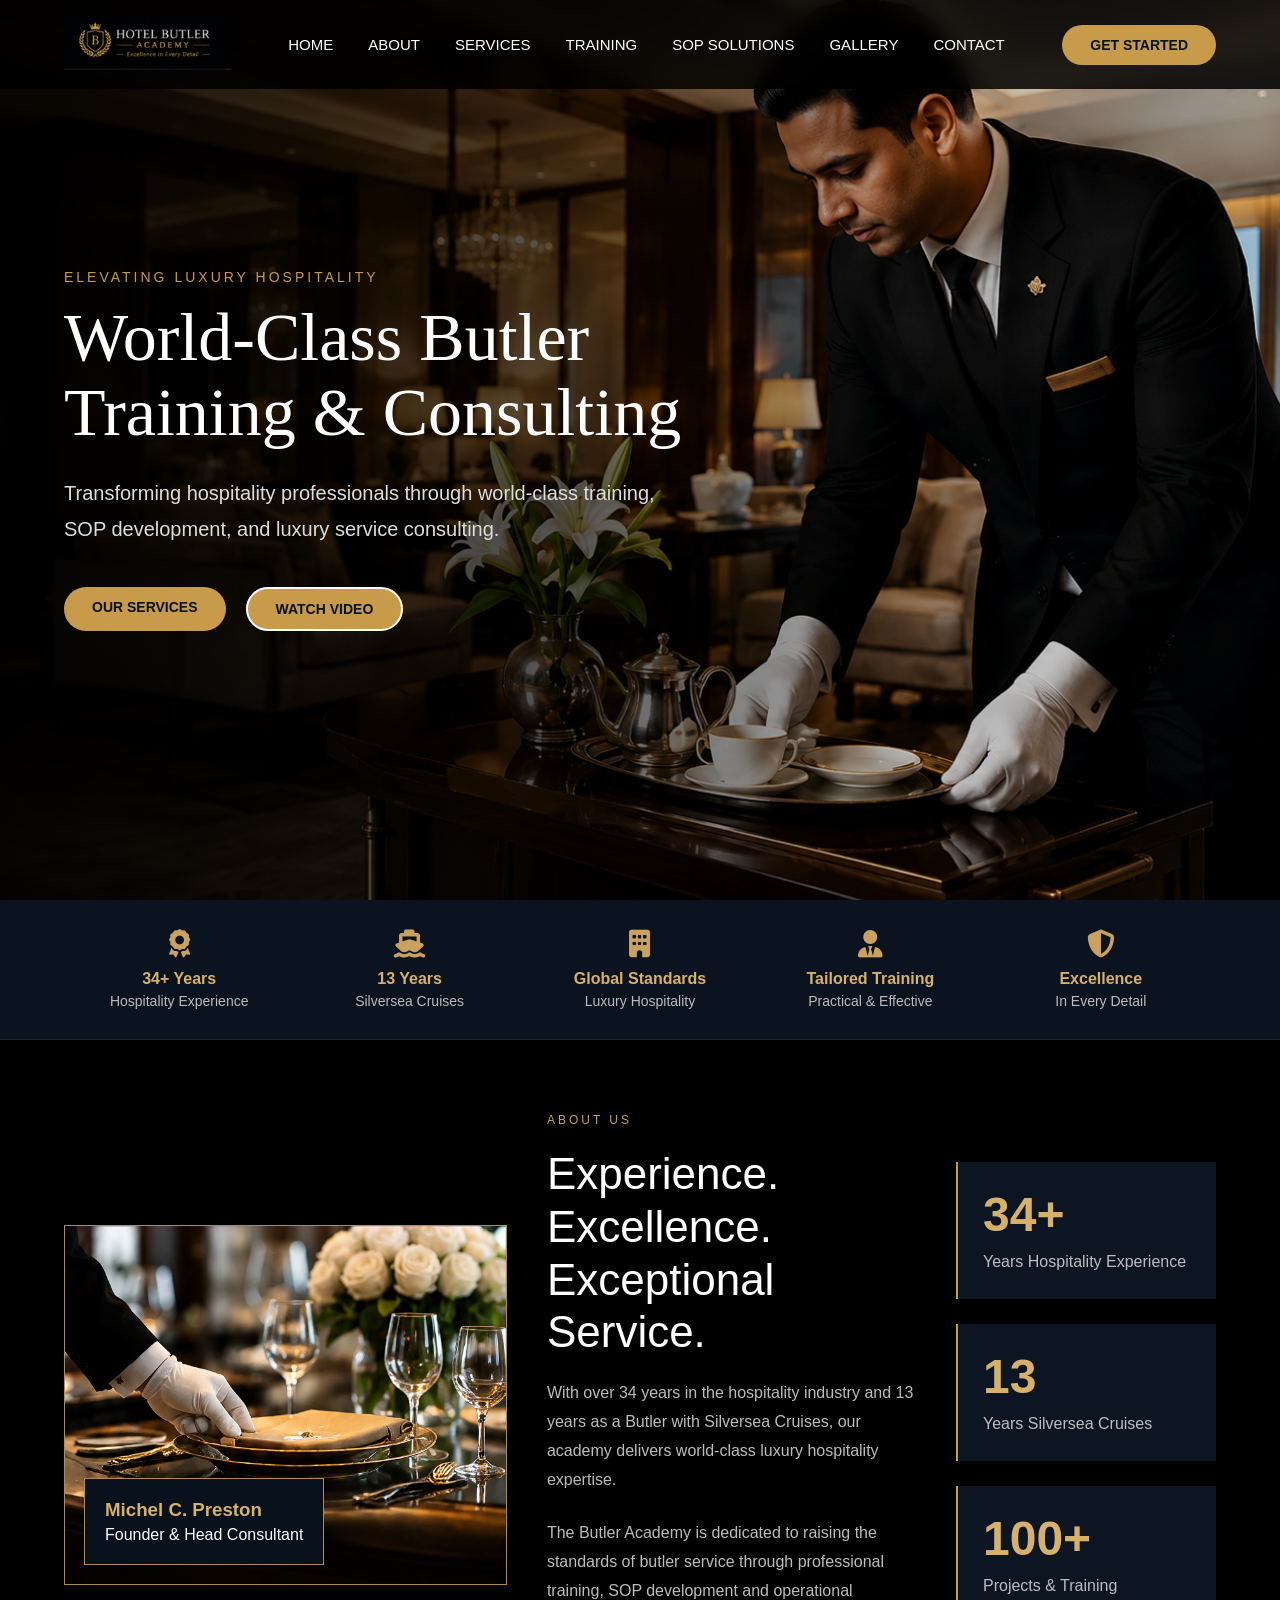
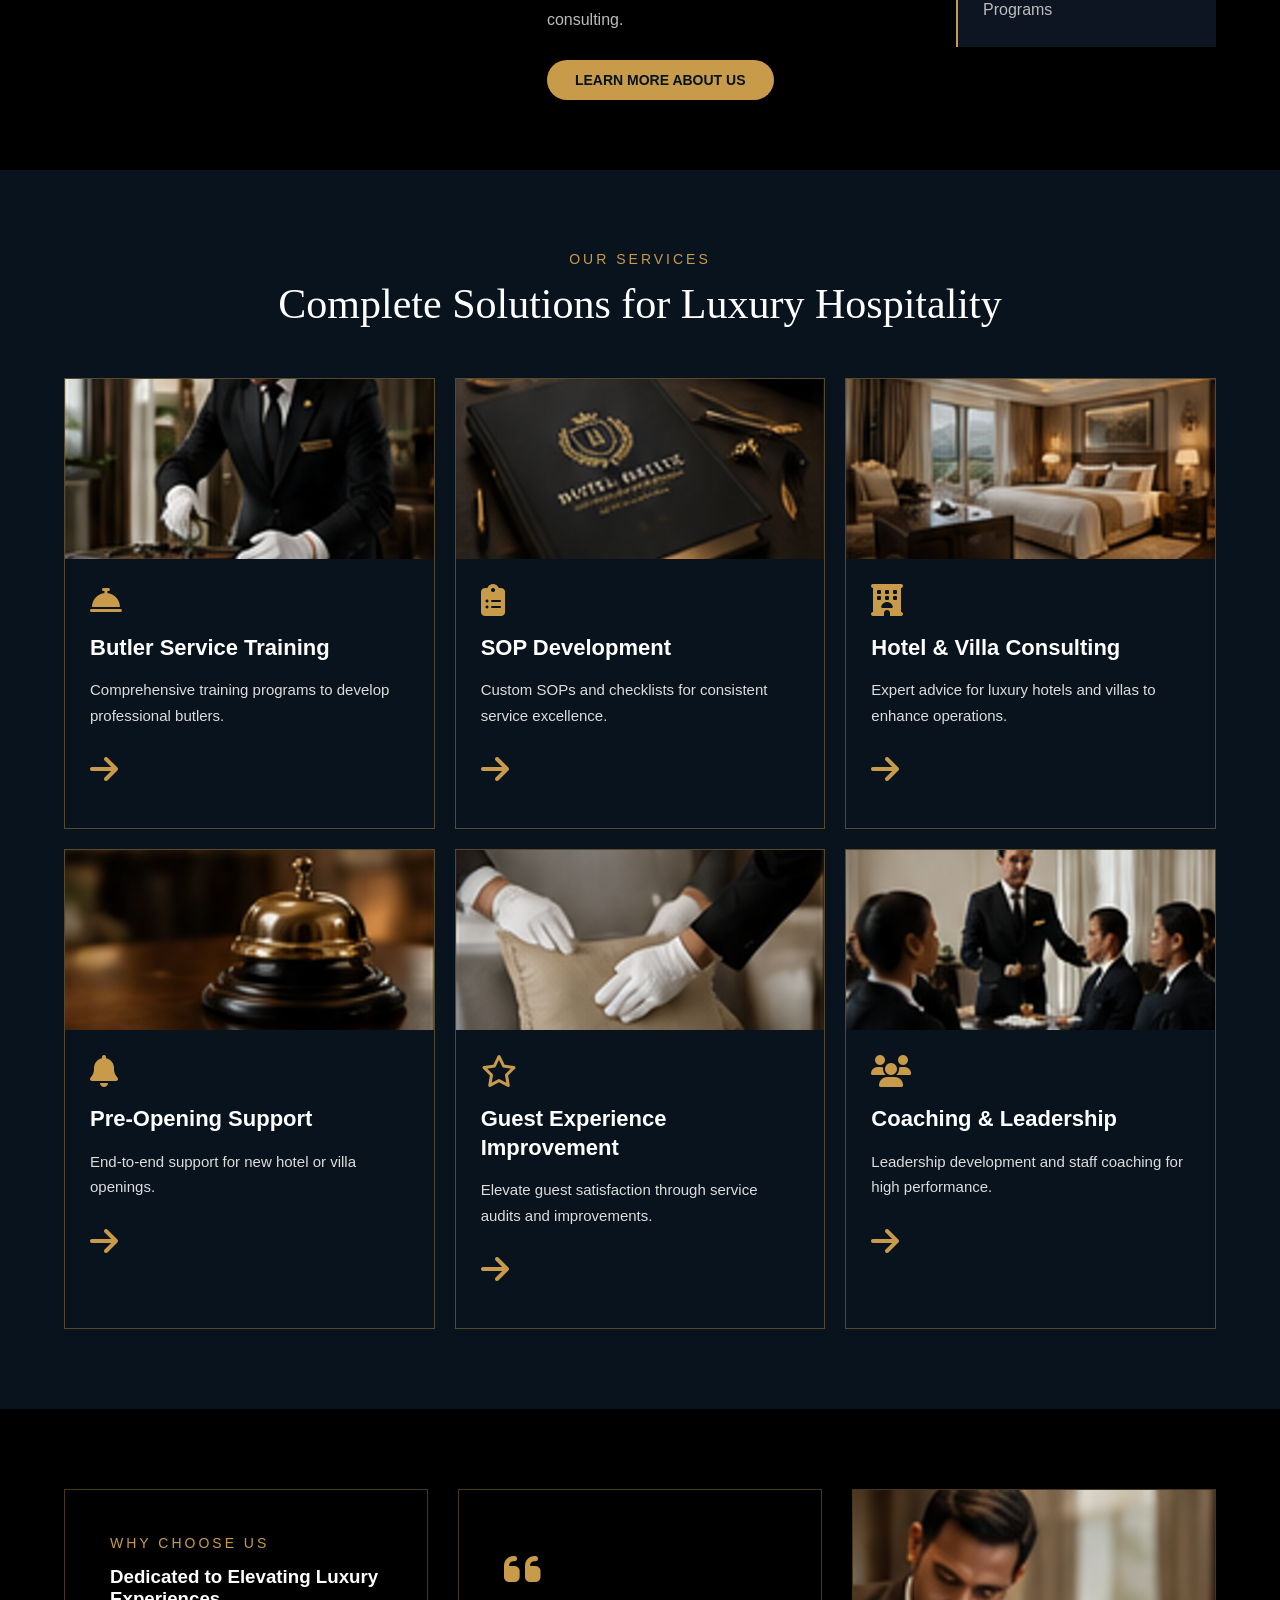
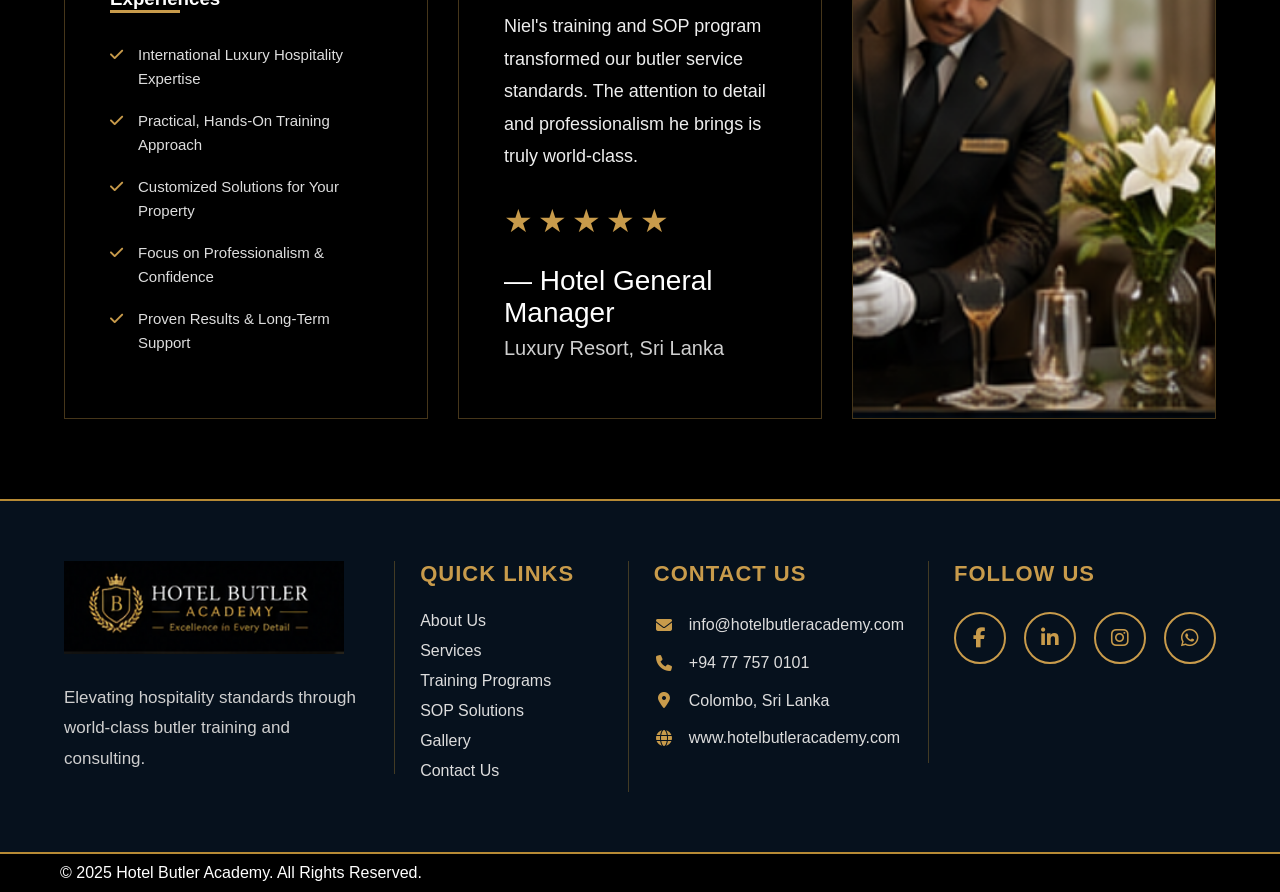
==== commit 63341881: "Update print statement from 'Hello' to 'Goodbye'" ====
--- a/butler.html
+++ b/butler.html
@@ -1,5 +1,4 @@
 <!DOCTYPE html>
-<html lang="en"><!DOCTYPE html>
 <html lang="en">
 <head>
 <meta charset="UTF-8">
@@ -1551,1418 +1550,3 @@
 </script>
 </body>
 </html>
-<head>
-<meta charset="UTF-8">
-<meta name="viewport" content="width=device-width, initial-scale=1.0">
-<title>Hotel Butler Academy</title>
-
-<style>
-*{
-    margin:0;
-    padding:0;
-    box-sizing:border-box;
-}
-
-body{
-    font-family:Arial,Helvetica,sans-serif;
-	background:black;
-	color:#fff;
-}
-
-.hero-banner{
-    position:relative;
-    min-height:100vh;
-    display:flex;
-    align-items:center;
-    background:url('images/butler_banner.png') center center/cover no-repeat;
-    overflow:hidden;
-}
-
-.overlay{
-    position:absolute;
-    inset:0;
-    background:
-    linear-gradient(to right,
-    rgba(0,0,0,.88) 0%,
-    rgba(0,0,0,.65) 45%,
-    rgba(0,0,0,.25) 70%,
-    rgba(0,0,0,.15) 100%);
-}
-
-.container{
-    width:90%;
-    max-width:1200px;
-    margin:auto;
-    position:relative;
-    z-index:2;
-}
-
-.hero-content{
-    max-width:620px;
-    color:#fff;
-}
-
-.subtitle{
-    color:#caa25a;
-    font-size:14px;
-    letter-spacing:3px;
-    text-transform:uppercase;
-    display:block;
-    margin-bottom:20px;
-}
-
-.hero-content h1{
-    font-size:68px;
-    line-height:1.1;
-    font-weight:300;
-    margin-bottom:25px;
-    font-family:Georgia,serif;
-}
-
-.hero-content p{
-    color:#ddd;
-    font-size:20px;
-    line-height:1.8;
-    margin-bottom:40px;
-}
-
-.hero-buttons{
-    display:flex;
-    gap:20px;
-    flex-wrap:wrap;
-}
-
-.btn{
-    padding:16px 36px;
-    text-decoration:none;
-    border-radius:4px;
-    font-weight:600;
-    transition:.35s;
-}
-
-.btn-primary{
-    background:#caa25a;
-    color:#111;
-}
-
-.btn-primary:hover{
-    background:#ddb66e;
-}
-
-.btn-outline{
-    border:2px solid #fff;
-    color:#fff;
-}
-
-.btn-outline:hover{
-    background:#fff;
-    color:#111;
-}
-
-/* Tablet */
-
-@media(max-width:991px){
-
-.hero-banner{
-    min-height:700px;
-}
-
-.hero-content h1{
-    font-size:52px;
-}
-
-.hero-content p{
-    font-size:18px;
-}
-
-}
-
-/* Mobile */
-
-@media(max-width:768px){
-
-.hero-banner{
-    min-height:650px;
-    text-align:center;
-}
-
-.overlay{
-    background:rgba(0,0,0,.65);
-}
-
-.hero-content{
-    margin:auto;
-}
-
-.hero-content h1{
-    font-size:38px;
-}
-
-.hero-content p{
-    font-size:16px;
-}
-
-.hero-buttons{
-    justify-content:center;
-}
-
-.btn{
-    width:100%;
-    max-width:280px;
-    text-align:center;
-}
-
-}
-
-/* Small phones */
-
-@media(max-width:480px){
-
-.hero-content h1{
-    font-size:32px;
-}
-
-.subtitle{
-    font-size:12px;
-}
-
-.hero-content p{
-    font-size:15px;
-}
-
-}
-
-.header{
-
-    position:fixed;
-    top:0;
-    left:0;
-    width:100%;
-    z-index:999;
-
-    background:rgba(0,0,0,.85);
-    backdrop-filter:blur(10px);
-
-}
-
-.container{
-
-    width:90%;
-    max-width:1200px;
-    margin:auto;
-
-    display:flex;
-    align-items:center;
-    justify-content:space-between;
-
-    height:90px;
-
-}
-
-.logo img{
-    height:55px;
-}
-
-.nav-links{
-
-    display:flex;
-    list-style:none;
-    gap:35px;
-
-}
-
-.nav-links a{
-
-    color:#fff;
-    text-decoration:none;
-    text-transform:uppercase;
-    font-size:14px;
-    letter-spacing:1px;
-    transition:.3s;
-
-}
-
-.nav-links a:hover,
-.nav-links .active{
-
-    color:#caa25a;
-
-}
-
-.btn-contact{
-
-    padding:14px 28px;
-    border:1px solid #caa25a;
-    color:#fff;
-    text-decoration:none;
-    transition:.3s;
-
-}
-
-.btn-contact:hover{
-
-    background:#caa25a;
-    color:#000;
-
-}
-
-.menu-toggle{
-
-    display:none;
-    color:#fff;
-    font-size:30px;
-    cursor:pointer;
-
-}
-
-/* Tablet */
-
-@media(max-width:992px){
-
-.nav-links{
-
-    gap:20px;
-
-}
-
-.btn-contact{
-
-    display:none;
-
-}
-
-}
-
-/* Mobile */
-
-@media(max-width:768px){
-
-.menu-toggle{
-
-    display:block;
-
-}
-
-.navbar{
-
-    position:absolute;
-    top:90px;
-    left:0;
-
-    width:100%;
-    background:#0f0f0f;
-
-    max-height:0;
-    overflow:hidden;
-
-    transition:.4s;
-
-}
-
-.navbar.active{
-
-    max-height:500px;
-
-}
-
-.nav-links{
-
-    flex-direction:column;
-    padding:25px;
-
-}
-
-.nav-links li{
-
-    margin:10px 0;
-
-}
-
-}
-
-
-.features{
-display:grid;
-grid-template-columns:repeat(5,1fr);
-background:#0b1320;
-padding:20px 5%;
-border-bottom:1px solid rgba(255,255,255,.08);
-}
-
-.feature{
-display:flex;
-flex-direction:column;
-align-items:center;
-text-align:center;
-padding:10px;
-}
-
-.feature i{
-font-size:28px;
-color:#caa15d;
-margin-bottom:12px;
-}
-
-.feature h4{
-color:#d7b06a;
-margin-bottom:5px;
-}
-
-.feature p{
-font-size:14px;
-color:#bbb;
-}
-
-.about{
-padding:70px 5%;
-}
-
-.about-grid{
-display:grid;
-grid-template-columns:1.2fr 1fr 260px;
-gap:40px;
-align-items:center;
-}
-
-.about-image{
-position:relative;
-}
-
-.about-image img{
-width:100%;
-display:block;
-border:1px solid #b48b47;
-}
-
-.founder{
-position:absolute;
-bottom:20px;
-left:20px;
-background:#08111c;
-padding:20px;
-border:1px solid #b48b47;
-}
-
-.founder h3{
-color:#d7b06a;
-margin-bottom:5px;
-}
-
-.small-title{
-letter-spacing:3px;
-font-size:12px;
-color:#caa15d;
-}
-
-.about-content h2{
-font-size:44px;
-font-weight:400;
-margin:20px 0;
-line-height:1.2;
-}
-
-.about-content p{
-color:#bcbcbc;
-line-height:1.8;
-margin-bottom:25px;
-}
-
-.btn{
-display:inline-block;
-padding:15px 28px;
-background:#c89a50;
-color:#111;
-text-decoration:none;
-font-weight:bold;
-text-transform:uppercase;
-font-size:14px;
-}
-
-.stats{
-display:flex;
-flex-direction:column;
-gap:25px;
-}
-
-.stat{
-padding:25px;
-border-left:2px solid #c89a50;
-background:#0d1522;
-}
-
-.stat h2{
-font-size:48px;
-color:#d7b06a;
-margin-bottom:8px;
-}
-
-.stat p{
-color:#bdbdbd;
-line-height:1.5;
-}
-
-@media(max-width:992px){
-
-.about-grid{
-grid-template-columns:1fr;
-}
-
-.features{
-grid-template-columns:repeat(2,1fr);
-}
-
-.stats{
-flex-direction:row;
-flex-wrap:wrap;
-}
-
-.stat{
-flex:1 1 200px;
-}
-
-}
-
-@media(max-width:600px){
-
-.features{
-grid-template-columns:1fr;
-}
-
-.about-content h2{
-font-size:34px;
-}
-}
-
-
-/* Solusions */
-
-.services{
-    padding:80px 5%;
-    background:#08131d;
-}
-
-.section-title{
-    text-align:center;
-    margin-bottom:50px;
-}
-
-.section-title span{
-    color:#c89b4b;
-    text-transform:uppercase;
-    letter-spacing:3px;
-    font-size:14px;
-}
-
-.section-title h2{
-    margin-top:12px;
-    font-size:42px;
-    font-weight:500;
-    font-family:Georgia, serif;
-}
-
-.service-grid{
-    display:grid;
-    grid-template-columns:repeat(6,1fr);
-    gap:20px;
-}
-
-.service-card{
-    background:#08131d;
-    border:1px solid rgba(201,155,75,.4);
-    transition:.4s;
-    overflow:hidden;
-}
-
-.service-card:hover{
-    transform:translateY(-8px);
-    border-color:#c89b4b;
-}
-
-.service-card img{
-    width:100%;
-    height:180px;
-    object-fit:cover;
-    display:block;
-}
-
-.content{
-    padding:25px;
-}
-
-.content i:first-child{
-    color:#c89b4b;
-    font-size:32px;
-    margin-bottom:18px;
-}
-
-.content h3{
-    margin-bottom:15px;
-    font-size:22px;
-    line-height:1.3;
-}
-
-.content p{
-    color:#ddd;
-    font-size:15px;
-    line-height:1.7;
-    margin-bottom:25px;
-}
-
-.content a{
-    color:#c89b4b;
-    font-size:26px;
-    text-decoration:none;
-}
-
-.content a:hover{
-    color:#fff;
-}
-
-@media(max-width:1400px){
-
-.service-grid{
-grid-template-columns:repeat(3,1fr);
-}
-
-}
-
-@media(max-width:992px){
-
-.service-grid{
-grid-template-columns:repeat(2,1fr);
-}
-
-.section-title h2{
-font-size:34px;
-}
-
-}
-
-@media(max-width:576px){
-
-.service-grid{
-grid-template-columns:1fr;
-}
-
-.section-title h2{
-font-size:28px;
-}
-
-.content{
-padding:20px;
-}
-}
-
-/* choose_us*/
-
-.why-choose{
-    background:black;
-    padding:80px 5%;
-}
-
-.why-container{
-    display:grid;
-    grid-template-columns:1fr 1fr 1fr;
-    gap:30px;
-    align-items:stretch;
-}
-
-.why-content,
-.testimonial,
-.why-image{
-    border:1px solid rgba(201,155,75,.35);
-}
-
-.why-content{
-    padding:45px;
-}
-
-.subtitle{
-    color:#c89b4b;
-    letter-spacing:3px;
-    font-size:14px;
-    text-transform:uppercase;
-    display:block;
-    margin-bottom:15px;
-}
-
-.why-content h2{
-    color:#fff;
-    font-family:Georgia,serif;
-    font-size:46px;
-    font-weight:400;
-    line-height:1.25;
-    margin-bottom:25px;
-}
-
-.gold-line{
-    width:70px;
-    height:3px;
-    background:#c89b4b;
-    margin-bottom:30px;
-}
-
-
-.why-content ul{
-    list-style:none;
-    padding:0;
-    margin:0;
-}
-
-.why-content li{
-    color:#ddd;
-    margin-bottom:18px;
-    font-size:15px;
-    display:flex;
-    align-items:flex-start;
-    gap:15px;
-    line-height:1.6;
-}
-
-.why-content li i{
-    color:#c89b4b;
-    margin-top:4px;
-}
-
-/* Testimonial */
-
-.testimonial{
-    padding:45px;
-    display:flex;
-    flex-direction:column;
-    justify-content:center;
-}
-
-.quote{
-    color:#c89b4b;
-    font-size:42px;
-    margin-bottom:20px;
-}
-
-.testimonial p{
-    color:#eee;
-    font-size:18px;
-    line-height:1.8;
-    margin-bottom:30px;
-}
-
-.stars{
-    color:#c89b4b;
-    font-size:32px;
-    letter-spacing:5px;
-    margin-bottom:25px;
-}
-
-.testimonial h4{
-    color:#fff;
-    font-size:28px;
-    font-weight:400;
-    margin-bottom:8px;
-}
-
-.testimonial span{
-    color:#cfcfcf;
-    font-size:20px;
-}
-
-/* Image */
-
-.why-image img{
-    width:100%;
-    height:100%;
-    object-fit:cover;
-    display:block;
-}
-
-/* Hover */
-
-.testimonial:hover,
-.why-content:hover,
-.why-image:hover{
-    border-color:#c89b4b;
-    transition:.4s;
-}
-
-/* Responsive */
-
-@media(max-width:1200px){
-
-    .why-container{
-        grid-template-columns:1fr;
-    }
-
-    .why-content h2{
-        font-size:38px;
-    }
-
-    .testimonial p{
-        font-size:20px;
-    }
-
-}
-
-@media(max-width:768px){
-
-    .why-choose{
-        padding:60px 20px;
-    }
-
-    .why-content,
-    .testimonial{
-        padding:30px;
-    }
-
-    .why-content h2{
-        font-size:30px;
-    }
-
-    .testimonial p{
-        font-size:18px;
-    }
-
-    .testimonial h4{
-        font-size:22px;
-    }
-
-    .stars{
-        font-size:24px;
-    }
-
-}
-
-.footer{
-    background:#06111d;
-    border-top:2px solid #b68a35;
-    border-bottom:2px solid #b68a35;
-    padding:60px 5%;
-}
-
-.footer-container{
-    display:grid;
-    grid-template-columns:2fr 1.2fr 1.6fr 1fr;
-    gap:50px;
-    align-items:flex-start;
-}
-
-.footer-box{
-    color:#ddd;
-    position:relative;
-}
-
-/* Vertical Divider */
-
-.footer-box:not(:last-child)::after{
-    content:"";
-    position:absolute;
-    top:0;
-    right:-25px;
-    width:1px;
-    height:100%;
-    background:rgba(182,138,53,.35);
-}
-
-
-
-/* Logo */
-
-.footer-logo img{
-    width:280px;
-    max-width:100%;
-    margin-bottom:25px;
-}
-
-.footer-logo p{
-    color:#cfcfcf;
-    font-size:17px;
-    line-height:1.8;
-    max-width:320px;
-}
-
-/* Titles */
-
-.footer-box h3{
-    color:#c89b4b;
-    text-transform:uppercase;
-    margin-bottom:25px;
-    font-size:22px;
-    letter-spacing:1px;
-}
-
-/* Links */
-
-.footer-box ul{
-    list-style:none;
-    padding:0;
-}
-
-.footer-box ul li{
-    margin-bottom:12px;
-}
-
-.footer-box ul li a{
-    color:#ddd;
-    text-decoration:none;
-    transition:.3s;
-}
-
-.footer-box ul li a:hover{
-    color:#c89b4b;
-    padding-left:5px;
-}
-
-/* Contact */
-
-.contact-info li{
-    display:flex;
-    align-items:center;
-    gap:15px;
-    margin-bottom:18px;
-    line-height:1.6;
-}
-
-.contact-info i{
-    color:#c89b4b;
-    width:20px;
-    text-align:center;
-}
-
-/* Social */
-
-.social-icons{
-    display:flex;
-    gap:18px;
-    margin-top:20px;
-}
-
-.social-icons a{
-    width:52px;
-    height:52px;
-    border:2px solid #c89b4b;
-    border-radius:50%;
-    display:flex;
-    justify-content:center;
-    align-items:center;
-    color:#c89b4b;
-    text-decoration:none;
-    transition:.4s;
-    font-size:20px;
-}
-
-.social-icons a:hover{
-    background:#c89b4b;
-    color:#06111d;
-    transform:translateY(-5px);
-}
-
-/* Tablet */
-
-@media(max-width:991px){
-
-.footer-container{
-grid-template-columns:repeat(2,1fr);
-gap:40px;
-}
-
-.footer-box::after{
-display:none;
-}
-
-}
-
-/* Mobile */
-
-@media(max-width:576px){
-
-.footer{
-padding:50px 20px;
-}
-
-.footer-container{
-grid-template-columns:1fr;
-text-align:center;
-}
-
-.footer-logo p{
-margin:auto;
-}
-
-.contact-info li{
-justify-content:center;
-}
-
-.social-icons{
-justify-content:center;
-}
-
-}
-</style>
-<link rel="stylesheet"
-href="https://cdnjs.cloudflare.com/ajax/libs/font-awesome/6.5.2/css/all.min.css">
-<link rel="stylesheet"
-href="https://cdnjs.cloudflare.com/ajax/libs/font-awesome/6.6.0/css/all.min.css">
-</head>
-<body>
-
-<header class="header">
-
-    <div class="container">
-
-        <a href="#" class="logo">
-            <img src="images/logo.png" alt="Hotel Butler Academy">
-        </a>
-
-        <nav class="navbar" id="navbar">
-
-            <ul class="nav-links">
-                <li><a href="#" class="active">Home</a></li>
-                <li><a href="#">About</a></li>
-                <li><a href="#">Services</a></li>
-                <li><a href="#">Training</a></li>
-                <li><a href="#">SOP Solutions</a></li>
-                <li><a href="#">Gallery</a></li>
-                <li><a href="#">Contact</a></li>
-            </ul>
-
-        </nav>
-
-        <a href="#" class="btn-contact">Get In Touch</a>
-
-        <div class="menu-toggle" id="menu-toggle">
-            ☰
-        </div>
-
-    </div>
-
-</header>
-
-<section class="hero-banner">
-    <div class="overlay"></div>
-
-    <div class="container">
-        <div class="hero-content">
-            <span class="subtitle">ELEVATING LUXURY HOSPITALITY</span>
-
-            <h1>
-                World-Class Butler<br>
-                Training & Consulting
-            </h1>
-
-            <p>
-                Transforming hospitality professionals through world-class
-                training, SOP development, and luxury service consulting.
-            </p>
-
-            <div class="hero-buttons">
-                <a href="#" class="btn btn-primary">Our Services</a>
-                <a href="#" class="btn btn-outline">Watch Video</a>
-            </div>
-        </div>
-    </div>
-</section>
-
-<!-- Features -->
-<section class="features">
-
-    <div class="feature">
-        <i class="fa-solid fa-award"></i>
-        <h4>34+ Years</h4>
-        <p>Hospitality Experience</p>
-    </div>
-
-    <div class="feature">
-        <i class="fa-solid fa-ship"></i>
-        <h4>13 Years</h4>
-        <p>Silversea Cruises</p>
-    </div>
-
-    <div class="feature">
-        <i class="fa-solid fa-building"></i>
-        <h4>Global Standards</h4>
-        <p>Luxury Hospitality</p>
-    </div>
-
-    <div class="feature">
-        <i class="fa-solid fa-user-tie"></i>
-        <h4>Tailored Training</h4>
-        <p>Practical & Effective</p>
-    </div>
-
-    <div class="feature">
-        <i class="fa-solid fa-shield-halved"></i>
-        <h4>Excellence</h4>
-        <p>In Every Detail</p>
-    </div>
-
-</section>
-
-
-<section class="about">
-
-<div class="about-grid">
-
-<div class="about-image">
-
-<img src="images/about.png" alt="About">
-
-<div class="founder">
-
-<h3>Michel C. Preston</h3>
-
-<p>Founder & Head Consultant</p>
-
-</div>
-
-</div>
-
-
-<div class="about-content">
-
-<span class="small-title">ABOUT US</span>
-
-<h2>
-Experience. Excellence.<br>
-Exceptional Service.
-</h2>
-
-<p>
-
-With over 34 years in the hospitality industry and 13 years
-as a Butler with Silversea Cruises, our academy delivers
-world-class luxury hospitality expertise.
-
-</p>
-
-<p>
-
-The Butler Academy is dedicated to raising the standards
-of butler service through professional training,
-SOP development and operational consulting.
-
-</p>
-
-<a href="#" class="btn">
-Learn More About Us
-</a>
-
-</div>
-
-
-
-<div class="stats">
-
-<div class="stat">
-
-<h2>34+</h2>
-
-<p>Years Hospitality Experience</p>
-
-</div>
-
-<div class="stat">
-
-<h2>13</h2>
-
-<p>Years Silversea Cruises</p>
-
-</div>
-
-<div class="stat">
-
-<h2>100+</h2>
-
-<p>Projects & Training Programs</p>
-
-</div>
-
-</div>
-
-</div>
-
-</section>
-
-<section class="services">
-
-    <div class="section-title">
-        <span>OUR SERVICES</span>
-        <h2>Complete Solutions for Luxury Hospitality</h2>
-    </div>
-
-    <div class="service-grid">
-
-        <div class="service-card">
-            <img src="images/service1.png" alt="">
-            <div class="content">
-                <i class="fa-solid fa-bell-concierge"></i>
-
-                <h3>Butler Service Training</h3>
-
-                <p>Comprehensive training programs to develop professional butlers.</p>
-
-                <a href="#"><i class="fa-solid fa-arrow-right"></i></a>
-            </div>
-        </div>
-
-        <div class="service-card">
-            <img src="images/service2.png" alt="">
-            <div class="content">
-                <i class="fa-solid fa-clipboard-list"></i>
-
-                <h3>SOP Development</h3>
-
-                <p>Custom SOPs and checklists for consistent service excellence.</p>
-
-                <a href="#"><i class="fa-solid fa-arrow-right"></i></a>
-            </div>
-        </div>
-
-        <div class="service-card">
-            <img src="images/service3.png" alt="">
-            <div class="content">
-                <i class="fa-solid fa-hotel"></i>
-
-                <h3>Hotel & Villa Consulting</h3>
-
-                <p>Expert advice for luxury hotels and villas to enhance operations.</p>
-
-                <a href="#"><i class="fa-solid fa-arrow-right"></i></a>
-            </div>
-        </div>
-
-        <div class="service-card">
-            <img src="images/service4.png" alt="">
-            <div class="content">
-                <i class="fa-solid fa-bell"></i>
-
-                <h3>Pre-Opening Support</h3>
-
-                <p>End-to-end support for new hotel or villa openings.</p>
-
-                <a href="#"><i class="fa-solid fa-arrow-right"></i></a>
-            </div>
-        </div>
-
-        <div class="service-card">
-            <img src="images/service5.png" alt="">
-            <div class="content">
-                <i class="fa-regular fa-star"></i>
-
-                <h3>Guest Experience Improvement</h3>
-
-                <p>Elevate guest satisfaction through service audits and improvements.</p>
-
-                <a href="#"><i class="fa-solid fa-arrow-right"></i></a>
-            </div>
-        </div>
-
-        <div class="service-card">
-            <img src="images/service6.png" alt="">
-            <div class="content">
-                <i class="fa-solid fa-users"></i>
-
-                <h3>Coaching & Leadership</h3>
-
-                <p>Leadership development and staff coaching for high performance.</p>
-
-                <a href="#"><i class="fa-solid fa-arrow-right"></i></a>
-            </div>
-        </div>
-
-    </div>
-
-</section>
-
-<section class="why-choose">
-
-    <div class="why-container">
-
-        <!-- Left -->
-        <div class="why-content">
-
-            <span class="subtitle">WHY CHOOSE US</span>
-
-            <h3>Dedicated to Elevating Luxury Experiences</h3>
-
-            <div class="gold-line"></div>
-
-            <ul>
-
-                <li>
-                    <i class="fa-solid fa-check"></i>
-                    International Luxury Hospitality Expertise
-                </li>
-
-                <li>
-                    <i class="fa-solid fa-check"></i>
-                    Practical, Hands-On Training Approach
-                </li>
-
-                <li>
-                    <i class="fa-solid fa-check"></i>
-                    Customized Solutions for Your Property
-                </li>
-
-                <li>
-                    <i class="fa-solid fa-check"></i>
-                    Focus on Professionalism & Confidence
-                </li>
-
-                <li>
-                    <i class="fa-solid fa-check"></i>
-                    Proven Results & Long-Term Support
-                </li>
-
-            </ul>
-
-        </div>
-
-
-        <!-- Testimonial -->
-
-        <div class="testimonial">
-
-            <i class="fa-solid fa-quote-left quote"></i>
-
-            <p>
-
-                Niel's training and SOP program transformed our butler service standards.
-                The attention to detail and professionalism he brings is truly world-class.
-
-            </p>
-
-            <div class="stars">
-
-                ★★★★★
-
-            </div>
-
-            <h4>— Hotel General Manager</h4>
-
-            <span>Luxury Resort, Sri Lanka</span>
-
-        </div>
-
-
-        <!-- Image -->
-
-        <div class="why-image">
-
-            <img src="images/why-choose.png" alt="Luxury Butler">
-
-        </div>
-
-    </div>
-
-</section>
-
-<!-- Font Awesome -->
-<link rel="stylesheet"
-href="https://cdnjs.cloudflare.com/ajax/libs/font-awesome/6.6.0/css/all.min.css">
-
-<footer class="footer">
-
-    <div class="footer-container">
-
-        <!-- Logo -->
-        <div class="footer-box footer-logo">
-
-            <img src="images/logo.png" alt="Hotel Butler Academy">
-
-            <p>
-                Elevating hospitality standards through
-                world-class butler training and consulting.
-            </p>
-
-        </div>
-
-
-        <!-- Quick Links -->
-
-        <div class="footer-box">
-
-            <h3>Quick Links</h3>
-
-            <ul>
-
-                <li><a href="#">About Us</a></li>
-
-                <li><a href="#">Services</a></li>
-
-                <li><a href="#">Training Programs</a></li>
-
-                <li><a href="#">SOP Solutions</a></li>
-
-                <li><a href="#">Gallery</a></li>
-
-                <li><a href="#">Contact Us</a></li>
-
-            </ul>
-
-        </div>
-
-
-        <!-- Contact -->
-
-        <div class="footer-box">
-
-            <h3>Contact Us</h3>
-
-            <ul class="contact-info">
-
-                <li>
-                    <i class="fa-solid fa-envelope"></i>
-                    info@hotelbutleracademy.com
-                </li>
-
-                <li>
-                    <i class="fa-solid fa-phone"></i>
-                    +94 77 757 0101
-                </li>
-
-                <li>
-                    <i class="fa-solid fa-location-dot"></i>
-                    Colombo, Sri Lanka
-                </li>
-
-                <li>
-                    <i class="fa-solid fa-globe"></i>
-                    www.hotelbutleracademy.com
-                </li>
-
-            </ul>
-
-        </div>
-
-
-        <!-- Social -->
-
-        <div class="footer-box">
-
-            <h3>Follow Us</h3>
-
-            <div class="social-icons">
-
-                <a href="#"><i class="fab fa-facebook-f"></i></a>
-
-                <a href="#"><i class="fab fa-linkedin-in"></i></a>
-
-                <a href="#"><i class="fab fa-instagram"></i></a>
-
-                <a href="#"><i class="fab fa-whatsapp"></i></a>
-
-            </div>
-
-        </div>
-
-    </div>
-
-</footer>
-
-
-<footer style="padding: 10px; margin-left: 50px;">
-
-<p>© 2025 Hotel Butler Academy. All Rights Reserved.</p>
-
-</footer>
-
-</body>
-</html>
